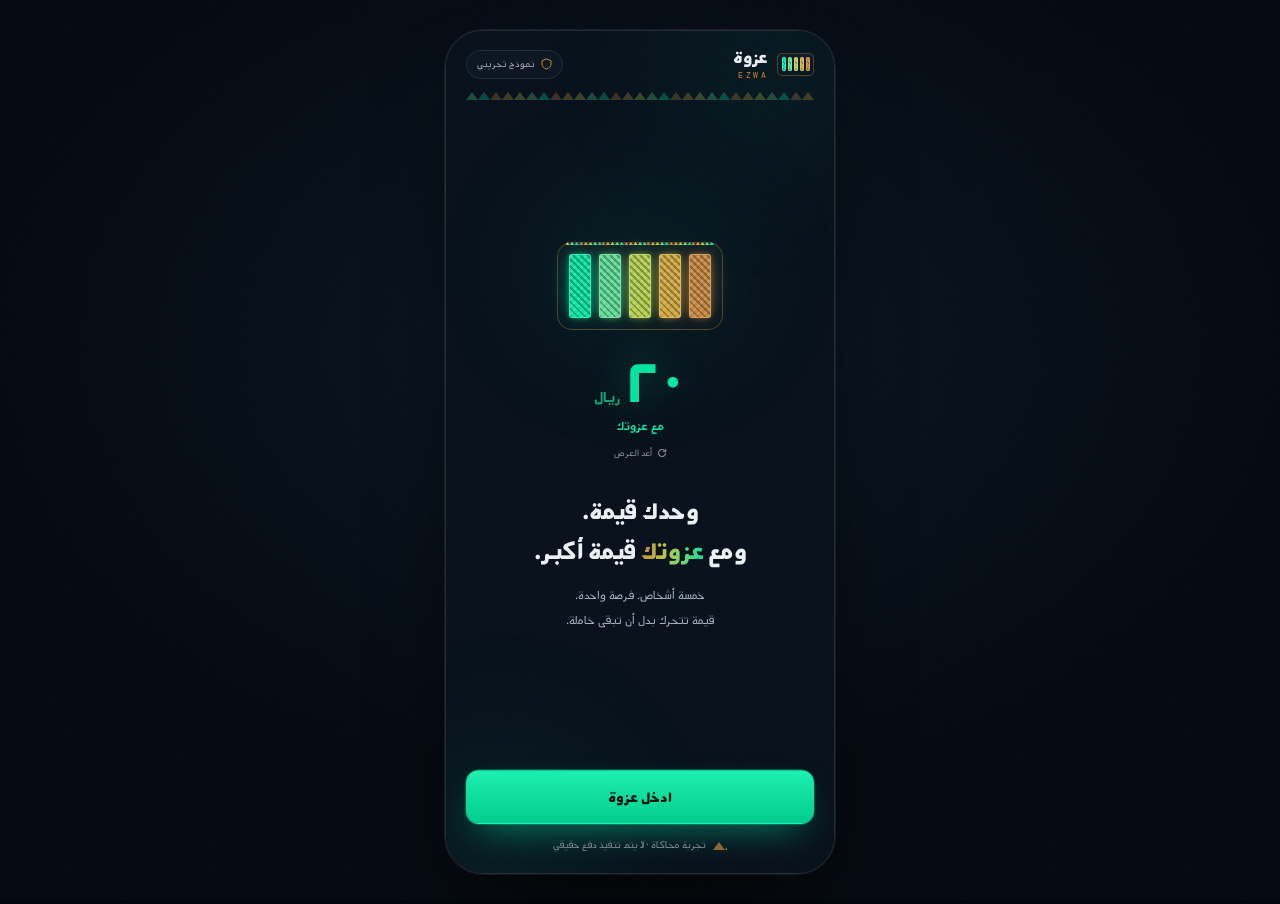
==== index.html @ ceba598c "first commit" ====
<!DOCTYPE html>
<html lang="ar" dir="rtl">
<head>
<meta charset="utf-8">
<meta name="viewport" content="width=device-width, initial-scale=1, viewport-fit=cover">
<meta name="theme-color" content="#060F1A">
<title>عزوة — وحدك قيمة، ومع عزوتك قيمة أكبر</title>
<script>document.documentElement.className+=' js-on';</script>
<link rel="preconnect" href="https://fonts.googleapis.com">
<link rel="preconnect" href="https://fonts.gstatic.com" crossorigin>
<link href="https://fonts.googleapis.com/css2?family=Mada:wght@300..700&family=DM+Mono:wght@400;500&display=swap" rel="stylesheet">
<style>
/* ==================== EZWA — "SADU LEDGER" DESIGN SYSTEM ==================== */
*,*::before,*::after{box-sizing:border-box;margin:0;padding:0}

:root{
  /* base — the brief's layered dark system */
  --bg:#060F1A; --deep:#0A1420; --card:#0E1A28; --elev:#132234;
  --line:#1C2C40; --line-2:#2A3D55;
  /* text */
  --text:#EDF1F5; --sec:#A0AEBE; --muted:#7C8794;
  /* gold — value at rest: structure, brand, financial context */
  --gold:#C8853A; --gold-soft:rgba(200,133,58,.38);
  /* teal — value in motion: actions, active states, balances, completion */
  --teal:#00E5A0; --btn-ink:#04120C;
  /* the five threads ramp copper -> teal: your عزوة warming idle value into action */
  --m1:#C8853A; --m2:#D2A63C; --m3:#B4CE4A; --m4:#5EDC92; --m5:#00E5A0;
  --ease:cubic-bezier(0.22,1,0.36,1);
  --sadu:url("data:image/svg+xml,%3Csvg xmlns='http://www.w3.org/2000/svg' width='60' height='8' viewBox='0 0 60 8'%3E%3Cpath d='M0 8 6 0 12 8Z' fill='%23C8853A'/%3E%3Cpath d='M12 8 18 0 24 8Z' fill='%23D2A63C'/%3E%3Cpath d='M24 8 30 0 36 8Z' fill='%23B4CE4A'/%3E%3Cpath d='M36 8 42 0 48 8Z' fill='%235EDC92'/%3E%3Cpath d='M48 8 54 0 60 8Z' fill='%2300E5A0'/%3E%3C/svg%3E");
}

html{-webkit-text-size-adjust:100%}
body{
  min-height:100dvh;background:var(--bg);color:var(--text);
  font-family:'Mada',system-ui,sans-serif;
  font-size:15px;line-height:1.6;-webkit-font-smoothing:antialiased;
  display:flex;justify-content:center;align-items:flex-start;overflow-x:hidden;
}
/* woven grain — the paper of the ledger */
body::after{
  content:"";position:fixed;inset:0;z-index:99;pointer-events:none;opacity:.04;
  background-image:url("data:image/svg+xml,%3Csvg xmlns='http://www.w3.org/2000/svg' width='140' height='140'%3E%3Cfilter id='n'%3E%3CfeTurbulence type='fractalNoise' baseFrequency='0.85' numOctaves='3' stitchTiles='stitch'/%3E%3C/filter%3E%3Crect width='140' height='140' filter='url(%23n)'/%3E%3C/svg%3E");
}
/* one family throughout; display sizes just tighten their tracking */
.disp{letter-spacing:-.35px}
.fig{font-family:'Mada',system-ui,sans-serif;letter-spacing:0;font-variant-numeric:tabular-nums}
.data{font-family:'DM Mono',ui-monospace,monospace;font-variant-numeric:tabular-nums}

/* ---- shell ---- */
.shell{
  position:relative;isolation:isolate;
  width:100%;max-width:390px;min-height:100dvh;
  padding:18px 20px calc(18px + env(safe-area-inset-bottom));
  background:var(--bg);display:flex;flex-direction:column;overflow:hidden;
}
@media (min-width:840px) and (min-height:900px){
  body{align-items:center;padding:30px 0;
    background:radial-gradient(900px 620px at 50% 38%,#0A1522,#03080F 72%)}
  .shell{height:844px;min-height:844px;border:1px solid var(--line);border-radius:38px;
    overflow-y:auto;overflow-x:hidden;scrollbar-width:none;
    box-shadow:0 0 0 1px rgba(200,133,58,.12),0 50px 100px -35px #000}
  .shell::-webkit-scrollbar{display:none}
}
.glow{position:absolute;border-radius:50%;pointer-events:none;z-index:0;filter:blur(64px)}
.view{position:relative;z-index:1;display:flex;flex-direction:column;flex:1 1 auto}

/* ---- sadu triangle rule — the recurring structural device ---- */
.rule{height:8px;flex:none;background:var(--sadu) repeat-x center;background-size:auto 8px;opacity:.5}
.rule.soft{opacity:.28}

/* ---- type ---- */
.lbl{font-family:'DM Mono',ui-monospace,monospace;font-size:8.5px;letter-spacing:.24em;
  text-transform:uppercase;color:var(--muted);display:inline-block}
/* Arabic must never be letter-spaced — it breaks the joining */
.lbl-ar{font-size:11px;font-weight:500;color:var(--muted);letter-spacing:0;display:inline-block}

/* ==================== THE SADU BAND ==================== */
.band{
  --bw:16px; --bh:44px; --gap:6px; --pad:9px; --rad:12px;
  position:relative;display:inline-flex;align-items:center;gap:var(--gap);padding:var(--pad);
  border:1px solid var(--gold-soft);border-radius:var(--rad);
  background:linear-gradient(180deg,rgba(237,241,245,.03),transparent 60%);
}
/* the frame's top edge weaves shut as members arrive */
.band::before{
  content:"";position:absolute;top:-1px;right:8px;height:3px;width:var(--woven,0%);
  max-width:calc(100% - 16px);
  background:var(--sadu) repeat-x right center;background-size:auto 3px;
  transition:width .7s var(--ease);
}
.thr{
  width:var(--bw);height:var(--bh);border-radius:3px;flex:none;position:relative;overflow:hidden;
  background:var(--elev);border:1px solid rgba(237,241,245,.06);
  transition:background .5s var(--ease),border-color .5s var(--ease),box-shadow .5s var(--ease);
}
.thr::after{ /* the weave */
  content:"";position:absolute;inset:0;opacity:0;transition:opacity .55s var(--ease);
  background-image:
    repeating-linear-gradient(45deg,rgba(6,15,26,.32) 0 2px,transparent 2px 5px),
    repeating-linear-gradient(-45deg,rgba(255,255,255,.16) 0 2px,transparent 2px 5px);
}
.band .thr:nth-child(1){--hue:var(--m1)}
.band .thr:nth-child(2){--hue:var(--m2)}
.band .thr:nth-child(3){--hue:var(--m3)}
.band .thr:nth-child(4){--hue:var(--m4)}
.band .thr:nth-child(5){--hue:var(--m5)}
.thr.on{background:var(--hue);border-color:rgba(255,255,255,.2);
  box-shadow:0 0 22px -6px var(--hue),0 0 7px -2px var(--hue)}
.thr.on::after{opacity:1}
.thr.weave{animation:weave .62s var(--ease)}
@keyframes weave{0%{transform:scaleY(.5);opacity:.35}62%{transform:scaleY(1.06)}100%{transform:none}}

/* slow sheen once the band is whole */
.band.whole::after{
  content:"";position:absolute;inset:0;border-radius:inherit;pointer-events:none;
  background:linear-gradient(100deg,transparent 42%,rgba(255,255,255,.13) 50%,transparent 58%);
  background-size:260% 100%;animation:sheen 7s ease-in-out 1.6s infinite;
}
@keyframes sheen{0%{background-position:200% 0}38%,100%{background-position:-120% 0}}

.band.xl{--bw:22px;--bh:64px;--gap:8px;--pad:11px;--rad:15px}
.band.mini{--bw:4px;--bh:14px;--gap:2px;--pad:3.5px;--rad:5px}
.band.mini::before{display:none}
.band.mini .thr{border-radius:1.5px}

/* ---- buttons ---- */
.btn{
  display:flex;align-items:center;justify-content:center;gap:8px;
  width:100%;min-height:54px;padding:0 18px;border-radius:13px;border:1px solid transparent;
  font-family:'Mada',sans-serif;font-size:15px;font-weight:700;line-height:1;
  cursor:pointer;-webkit-tap-highlight-color:transparent;
  transition:transform .18s var(--ease),box-shadow .28s var(--ease),
             background .22s var(--ease),border-color .22s var(--ease),color .22s;
}
.btn:focus-visible{outline:2px solid var(--teal);outline-offset:3px}
.btn-primary{background:linear-gradient(180deg,#1BF0B0,#00CE8E);color:var(--btn-ink);
  box-shadow:0 0 0 1px rgba(0,229,160,.3),0 14px 36px -14px rgba(0,229,160,.65)}
.btn-primary:hover{background:linear-gradient(180deg,#3BFFC4,#0FE29E);
  box-shadow:0 0 0 1px rgba(0,229,160,.5),0 18px 44px -14px rgba(0,229,160,.8)}
.btn-primary:active{transform:translateY(1px) scale(.994)}
.btn-ghost{background:var(--deep);border-color:var(--line);color:var(--sec);font-weight:600}
.btn-ghost:hover{background:var(--card);border-color:var(--line-2);color:var(--text)}
.btn:disabled{background:var(--elev);color:var(--muted);border-color:var(--line);box-shadow:none;cursor:not-allowed}

/* ==================== PAGE: ENTRY ==================== */
.top{display:flex;align-items:center;justify-content:space-between;gap:10px;flex:none;margin-bottom:12px}
.brand{display:flex;align-items:center;gap:9px}
.brand-txt{display:flex;flex-direction:column;line-height:1}
.brand-name{font-size:18px;font-weight:700;letter-spacing:-.3px}
.brand-sub{font-family:'DM Mono',ui-monospace,monospace;font-size:7.5px;letter-spacing:.32em;color:var(--gold);margin-top:5px}
.chip{display:inline-flex;align-items:center;gap:6px;border:1px solid var(--line);
  background:var(--deep);border-radius:999px;padding:5px 10px;font-size:10.5px;color:var(--sec);white-space:nowrap}

.stage{flex:1 1 auto;display:flex;flex-direction:column;align-items:center;justify-content:center;
  text-align:center;padding:10px 0}

.weft{position:relative;padding:22px 6px 4px}
.weft .glow{width:250px;height:180px;top:44%;right:50%;transform:translate(50%,-50%);
  background:radial-gradient(ellipse,rgba(0,229,160,.16),transparent 70%)}
.js-on .weft .band{opacity:0;animation:frameIn .5s var(--ease) .05s forwards}
@keyframes frameIn{from{opacity:0;transform:scale(.94)}to{opacity:1;transform:none}}

/* the animated value — 4 alone, 20 together */
.tick{position:relative;display:flex;flex-direction:column;align-items:center;gap:2px;margin-top:20px}
.tick-num{display:flex;align-items:baseline;gap:7px}
.tick-v{font-size:60px;font-weight:700;line-height:1;letter-spacing:-2px;color:var(--gold);
  text-shadow:0 0 34px rgba(200,133,58,.3);transition:color .9s var(--ease),text-shadow .9s var(--ease)}
.tick-u{font-size:16px;font-weight:600;color:var(--gold);opacity:.75;transition:color .9s var(--ease)}
.full .tick-v{color:var(--teal);text-shadow:0 0 40px rgba(0,229,160,.4)}
.full .tick-u{color:var(--teal)}
.cap{position:relative;display:block;width:180px;height:22px}
.cap>span{position:absolute;inset:0;display:flex;align-items:center;justify-content:center;
  font-size:13px;transition:opacity .55s var(--ease),transform .55s var(--ease)}
.cap-a{color:var(--sec)}
.cap-b{color:var(--teal);font-weight:600;opacity:0;transform:translateY(7px)}
.full .cap-a{opacity:0;transform:translateY(-7px)}
.full .cap-b{opacity:1;transform:none}

.replay{background:none;border:0;color:var(--muted);font-family:inherit;font-size:10.5px;
  cursor:pointer;padding:6px 10px;border-radius:8px;margin-top:2px;
  display:inline-flex;align-items:center;gap:5px;transition:color .2s}
.replay:hover{color:var(--gold)}
.replay:focus-visible{outline:1px solid var(--teal);outline-offset:2px}

.headline{font-size:25px;font-weight:700;line-height:1.6;letter-spacing:-.2px;max-width:20ch;margin:26px auto 0}
.headline em{font-style:normal;
  background:linear-gradient(100deg,var(--m1),var(--m3) 45%,var(--m5));
  -webkit-background-clip:text;background-clip:text;color:transparent}
.sub{font-size:13px;color:var(--sec);line-height:1.9;max-width:30ch;margin:12px auto 0}

.foot{flex:none;display:flex;flex-direction:column;gap:13px;padding-top:16px}
.trust{display:flex;align-items:center;justify-content:center;gap:7px;font-size:11px;color:var(--muted)}
.trust i{width:14px;height:8px;background:var(--sadu) repeat-x;background-size:auto 8px;opacity:.7;flex:none}

.js-on [data-in]{opacity:0;transform:translateY(14px);animation:riseIn .65s var(--ease) forwards}
@keyframes riseIn{to{opacity:1;transform:none}}

/* ---- secure access overlay ---- */
.ov{position:absolute;inset:0;z-index:30;display:flex;align-items:center;justify-content:center;
  background:rgba(6,15,26,.9);backdrop-filter:blur(9px);-webkit-backdrop-filter:blur(9px);
  opacity:0;visibility:hidden;transition:opacity .3s var(--ease),visibility .3s}
.ov.show{opacity:1;visibility:visible}
.ov-card{display:flex;flex-direction:column;align-items:center;gap:16px;transform:translateY(8px);transition:transform .4s var(--ease)}
.ov.show .ov-card{transform:none}
.scan{position:relative;width:76px;height:76px}
.scan-line{position:absolute;right:8px;left:8px;top:14%;height:1px;
  background:linear-gradient(to left,transparent,var(--teal),transparent);
  box-shadow:0 0 12px rgba(0,229,160,.8)}
.js-on .ov.show .scan-line{animation:scan 1.1s var(--ease) infinite alternate}
@keyframes scan{to{top:80%}}
.ov-t{font-size:15px;font-weight:700}

@media (prefers-reduced-motion:reduce){
  *,*::before,*::after{animation-duration:.001ms!important;animation-iteration-count:1!important;
    transition-duration:.001ms!important}
  .js-on [data-in]{opacity:1;transform:none}
}
@media (max-height:700px){.tick-v{font-size:48px}.band.xl{--bh:52px}.headline{font-size:22px;margin-top:18px}}
</style>
</head>
<body>
<main class="shell">
  <div class="glow" style="width:300px;height:300px;top:-110px;right:-80px;background:radial-gradient(circle,rgba(0,229,160,.08),transparent 70%)"></div>
  <div class="glow" style="width:290px;height:290px;bottom:-120px;left:-90px;background:radial-gradient(circle,rgba(0,229,160,.1),transparent 72%)"></div>

  <div class="view">
    <header class="top">
      <span class="brand">
        <span class="band mini" aria-hidden="true">
          <span class="thr on"></span><span class="thr on"></span><span class="thr on"></span><span class="thr on"></span><span class="thr on"></span>
        </span>
        <span class="brand-txt">
          <span class="brand-name disp">عزوة</span>
          <span class="brand-sub">EZWA</span>
        </span>
      </span>
      <span class="chip">
        <svg width="11" height="12" viewBox="0 0 11 12" fill="none" aria-hidden="true">
          <path d="M5.5 1 1 2.7v3.2c0 2.6 1.9 4.4 4.5 5.1 2.6-.7 4.5-2.5 4.5-5.1V2.7L5.5 1Z" stroke="#C8853A" stroke-width="1"/>
        </svg>
        نموذج تجريبي
      </span>
    </header>
    <div class="rule soft" aria-hidden="true"></div>

    <section class="stage" id="stage">
      <div class="weft">
        <span class="glow" aria-hidden="true"></span>
        <span class="band xl" id="band" role="img" aria-label="خمسة أشخاص، كل واحد خيط، ينسجون عزوة واحدة">
          <span class="thr"></span><span class="thr"></span><span class="thr"></span><span class="thr"></span><span class="thr"></span>
        </span>
      </div>

      <div class="tick">
        <span class="tick-num">
          <span class="tick-v fig" id="tickV">٤</span>
          <span class="tick-u">ريال</span>
        </span>
        <span class="cap">
          <span class="cap-a">وحدك</span>
          <span class="cap-b">مع عزوتك</span>
        </span>
      </div>

      <button class="replay" id="replay" type="button">
        <svg width="10" height="10" viewBox="0 0 10 10" fill="none" aria-hidden="true">
          <path d="M8.5 5a3.5 3.5 0 1 1-1.2-2.6" stroke="currentColor" stroke-width="1.1" stroke-linecap="round"/>
          <path d="M8.7 1.2v2.2H6.5" stroke="currentColor" stroke-width="1.1" stroke-linecap="round" stroke-linejoin="round"/>
        </svg>
        أعد العرض
      </button>

      <h1 class="headline disp" data-in style="animation-delay:1.9s">
        وحدك قيمة.<br>ومع <em>عزوتك</em> قيمة أكبر.
      </h1>
      <p class="sub" data-in style="animation-delay:2.05s">
        خمسة أشخاص. فرصة واحدة.<br>قيمة تتحرك بدل أن تبقى خاملة.
      </p>
    </section>

    <div class="foot">
      <button class="btn btn-primary" id="enter" data-in style="animation-delay:2.2s">ادخل عزوة</button>
      <p class="trust" data-in style="animation-delay:2.3s">
        <i aria-hidden="true"></i>
        تجربة محاكاة · لا يتم تنفيذ دفع حقيقي
      </p>
    </div>
  </div>

  <div class="ov" id="ov" role="status" aria-live="polite">
    <div class="ov-card">
      <span class="scan" aria-hidden="true">
        <svg width="76" height="76" viewBox="0 0 76 76" fill="none">
          <path d="M2 23V8a6 6 0 0 1 6-6h15M74 23V8a6 6 0 0 0-6-6H53M2 53v15a6 6 0 0 0 6 6h15M74 53v15a6 6 0 0 1-6 6H53"
                stroke="#C8853A" stroke-width="1.6" stroke-linecap="round"/>
          <circle cx="28" cy="32" r="2" fill="#00E5A0"/><circle cx="48" cy="32" r="2" fill="#00E5A0"/>
          <path d="M38 31v9h-3.5" stroke="#00E5A0" stroke-width="1.4" stroke-linecap="round" stroke-linejoin="round"/>
          <path d="M28 48c3 3 17 3 20 0" stroke="#00E5A0" stroke-width="1.4" stroke-linecap="round"/>
        </svg>
        <span class="scan-line"></span>
      </span>
      <span class="ov-t">جاري التحقق الآمن</span>
      <span class="lbl">SIMULATED · SECURE ACCESS</span>
    </div>
  </div>
</main>

<script>
(function(){
  'use strict';
  var RM = matchMedia('(prefers-reduced-motion: reduce)').matches;
  var AR = function(v){ return String(v).replace(/[0-9]/g,function(d){return '٠١٢٣٤٥٦٧٨٩'[d];}); };
  var $ = function(id){ return document.getElementById(id); };

  var band = $('band'), thr = band.querySelectorAll('.thr');
  var stage = $('stage'), tickV = $('tickV');
  var timers = [];

  function clear(){ timers.forEach(clearTimeout); timers = []; }
  function at(fn, ms){ timers.push(setTimeout(fn, ms)); }

  function countUp(from, to, dur){
    if (RM){ tickV.textContent = AR(to); return; }
    var t0 = null;
    (function frame(ts){
      if (t0 === null) t0 = ts;
      var p = Math.min((ts - t0)/dur, 1), e = 1 - Math.pow(1-p, 3);
      tickV.textContent = AR(Math.round(from + (to-from)*e));
      if (p < 1) requestAnimationFrame(frame); else tickV.textContent = AR(to);
    })();
  }

  /* the thesis: one thread is 4 riyals. five threads woven together are 20. */
  function run(){
    clear();
    stage.classList.remove('full');
    band.classList.remove('whole');
    band.style.setProperty('--woven','0%');
    thr.forEach(function(t){ t.classList.remove('on','weave'); });
    tickV.textContent = AR(4);

    /* the lone thread */
    at(function(){
      thr[0].classList.add('on','weave');
      band.style.setProperty('--woven','20%');
    }, RM ? 0 : 320);

    /* عزوتك arrives */
    for (var i = 1; i < 5; i++){
      (function(i){
        at(function(){
          thr[i].classList.add('on','weave');
          band.style.setProperty('--woven', (i+1)*20 + '%');
        }, RM ? 0 : 1000 + i*150);
      })(i);
    }

    at(function(){ stage.classList.add('full'); countUp(4, 20, 720); }, RM ? 0 : 1150);
    at(function(){ band.classList.add('whole'); }, RM ? 0 : 1750);
  }

  requestAnimationFrame(run);
  $('replay').addEventListener('click', run);

  try { sessionStorage.removeItem('ezwa'); } catch(e){}

  $('enter').addEventListener('click', function(){
    this.disabled = true; clear();
    $('ov').classList.add('show');
    setTimeout(function(){ location.href = 'decision.html'; }, RM ? 250 : 850);
  });
})();
</script>
</body>
</html>
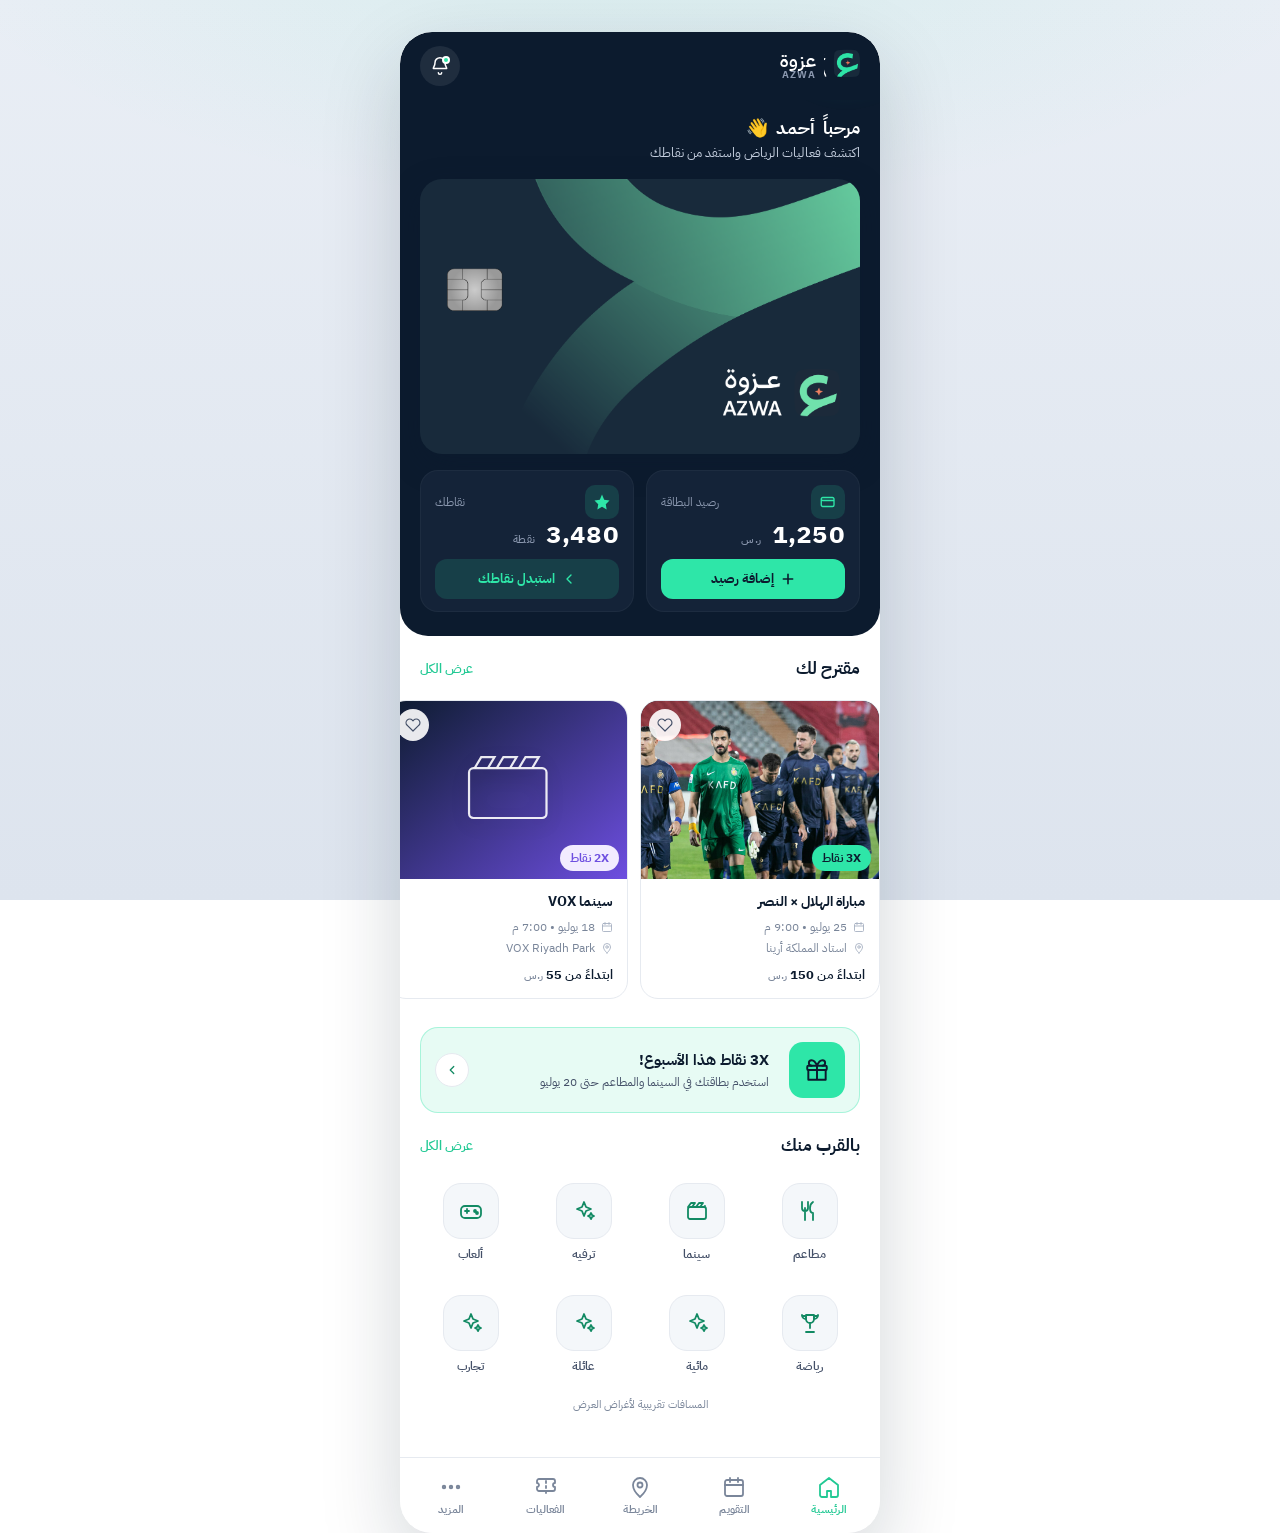
==== commit 914c09c8: "Changed the idea" ====
--- a/index.html
+++ b/index.html
@@ -1,375 +1,143 @@
-<!DOCTYPE html>
+<!doctype html>
 <html lang="ar" dir="rtl">
 <head>
-<meta charset="utf-8">
-<meta name="viewport" content="width=device-width, initial-scale=1, viewport-fit=cover">
-<meta name="theme-color" content="#060F1A">
-<title>عزوة — وحدك قيمة، ومع عزوتك قيمة أكبر</title>
-<script>document.documentElement.className+=' js-on';</script>
-<link rel="preconnect" href="https://fonts.googleapis.com">
-<link rel="preconnect" href="https://fonts.gstatic.com" crossorigin>
-<link href="https://fonts.googleapis.com/css2?family=Mada:wght@300..700&family=DM+Mono:wght@400;500&display=swap" rel="stylesheet">
-<style>
-/* ==================== EZWA — "SADU LEDGER" DESIGN SYSTEM ==================== */
-*,*::before,*::after{box-sizing:border-box;margin:0;padding:0}
-
-:root{
-  /* base — the brief's layered dark system */
-  --bg:#060F1A; --deep:#0A1420; --card:#0E1A28; --elev:#132234;
-  --line:#1C2C40; --line-2:#2A3D55;
-  /* text */
-  --text:#EDF1F5; --sec:#A0AEBE; --muted:#7C8794;
-  /* gold — value at rest: structure, brand, financial context */
-  --gold:#C8853A; --gold-soft:rgba(200,133,58,.38);
-  /* teal — value in motion: actions, active states, balances, completion */
-  --teal:#00E5A0; --btn-ink:#04120C;
-  /* the five threads ramp copper -> teal: your عزوة warming idle value into action */
-  --m1:#C8853A; --m2:#D2A63C; --m3:#B4CE4A; --m4:#5EDC92; --m5:#00E5A0;
-  --ease:cubic-bezier(0.22,1,0.36,1);
-  --sadu:url("data:image/svg+xml,%3Csvg xmlns='http://www.w3.org/2000/svg' width='60' height='8' viewBox='0 0 60 8'%3E%3Cpath d='M0 8 6 0 12 8Z' fill='%23C8853A'/%3E%3Cpath d='M12 8 18 0 24 8Z' fill='%23D2A63C'/%3E%3Cpath d='M24 8 30 0 36 8Z' fill='%23B4CE4A'/%3E%3Cpath d='M36 8 42 0 48 8Z' fill='%235EDC92'/%3E%3Cpath d='M48 8 54 0 60 8Z' fill='%2300E5A0'/%3E%3C/svg%3E");
-}
-
-html{-webkit-text-size-adjust:100%}
-body{
-  min-height:100dvh;background:var(--bg);color:var(--text);
-  font-family:'Mada',system-ui,sans-serif;
-  font-size:15px;line-height:1.6;-webkit-font-smoothing:antialiased;
-  display:flex;justify-content:center;align-items:flex-start;overflow-x:hidden;
-}
-/* woven grain — the paper of the ledger */
-body::after{
-  content:"";position:fixed;inset:0;z-index:99;pointer-events:none;opacity:.04;
-  background-image:url("data:image/svg+xml,%3Csvg xmlns='http://www.w3.org/2000/svg' width='140' height='140'%3E%3Cfilter id='n'%3E%3CfeTurbulence type='fractalNoise' baseFrequency='0.85' numOctaves='3' stitchTiles='stitch'/%3E%3C/filter%3E%3Crect width='140' height='140' filter='url(%23n)'/%3E%3C/svg%3E");
-}
-/* one family throughout; display sizes just tighten their tracking */
-.disp{letter-spacing:-.35px}
-.fig{font-family:'Mada',system-ui,sans-serif;letter-spacing:0;font-variant-numeric:tabular-nums}
-.data{font-family:'DM Mono',ui-monospace,monospace;font-variant-numeric:tabular-nums}
-
-/* ---- shell ---- */
-.shell{
-  position:relative;isolation:isolate;
-  width:100%;max-width:390px;min-height:100dvh;
-  padding:18px 20px calc(18px + env(safe-area-inset-bottom));
-  background:var(--bg);display:flex;flex-direction:column;overflow:hidden;
-}
-@media (min-width:840px) and (min-height:900px){
-  body{align-items:center;padding:30px 0;
-    background:radial-gradient(900px 620px at 50% 38%,#0A1522,#03080F 72%)}
-  .shell{height:844px;min-height:844px;border:1px solid var(--line);border-radius:38px;
-    overflow-y:auto;overflow-x:hidden;scrollbar-width:none;
-    box-shadow:0 0 0 1px rgba(200,133,58,.12),0 50px 100px -35px #000}
-  .shell::-webkit-scrollbar{display:none}
-}
-.glow{position:absolute;border-radius:50%;pointer-events:none;z-index:0;filter:blur(64px)}
-.view{position:relative;z-index:1;display:flex;flex-direction:column;flex:1 1 auto}
-
-/* ---- sadu triangle rule — the recurring structural device ---- */
-.rule{height:8px;flex:none;background:var(--sadu) repeat-x center;background-size:auto 8px;opacity:.5}
-.rule.soft{opacity:.28}
-
-/* ---- type ---- */
-.lbl{font-family:'DM Mono',ui-monospace,monospace;font-size:8.5px;letter-spacing:.24em;
-  text-transform:uppercase;color:var(--muted);display:inline-block}
-/* Arabic must never be letter-spaced — it breaks the joining */
-.lbl-ar{font-size:11px;font-weight:500;color:var(--muted);letter-spacing:0;display:inline-block}
-
-/* ==================== THE SADU BAND ==================== */
-.band{
-  --bw:16px; --bh:44px; --gap:6px; --pad:9px; --rad:12px;
-  position:relative;display:inline-flex;align-items:center;gap:var(--gap);padding:var(--pad);
-  border:1px solid var(--gold-soft);border-radius:var(--rad);
-  background:linear-gradient(180deg,rgba(237,241,245,.03),transparent 60%);
-}
-/* the frame's top edge weaves shut as members arrive */
-.band::before{
-  content:"";position:absolute;top:-1px;right:8px;height:3px;width:var(--woven,0%);
-  max-width:calc(100% - 16px);
-  background:var(--sadu) repeat-x right center;background-size:auto 3px;
-  transition:width .7s var(--ease);
-}
-.thr{
-  width:var(--bw);height:var(--bh);border-radius:3px;flex:none;position:relative;overflow:hidden;
-  background:var(--elev);border:1px solid rgba(237,241,245,.06);
-  transition:background .5s var(--ease),border-color .5s var(--ease),box-shadow .5s var(--ease);
-}
-.thr::after{ /* the weave */
-  content:"";position:absolute;inset:0;opacity:0;transition:opacity .55s var(--ease);
-  background-image:
-    repeating-linear-gradient(45deg,rgba(6,15,26,.32) 0 2px,transparent 2px 5px),
-    repeating-linear-gradient(-45deg,rgba(255,255,255,.16) 0 2px,transparent 2px 5px);
-}
-.band .thr:nth-child(1){--hue:var(--m1)}
-.band .thr:nth-child(2){--hue:var(--m2)}
-.band .thr:nth-child(3){--hue:var(--m3)}
-.band .thr:nth-child(4){--hue:var(--m4)}
-.band .thr:nth-child(5){--hue:var(--m5)}
-.thr.on{background:var(--hue);border-color:rgba(255,255,255,.2);
-  box-shadow:0 0 22px -6px var(--hue),0 0 7px -2px var(--hue)}
-.thr.on::after{opacity:1}
-.thr.weave{animation:weave .62s var(--ease)}
-@keyframes weave{0%{transform:scaleY(.5);opacity:.35}62%{transform:scaleY(1.06)}100%{transform:none}}
-
-/* slow sheen once the band is whole */
-.band.whole::after{
-  content:"";position:absolute;inset:0;border-radius:inherit;pointer-events:none;
-  background:linear-gradient(100deg,transparent 42%,rgba(255,255,255,.13) 50%,transparent 58%);
-  background-size:260% 100%;animation:sheen 7s ease-in-out 1.6s infinite;
-}
-@keyframes sheen{0%{background-position:200% 0}38%,100%{background-position:-120% 0}}
-
-.band.xl{--bw:22px;--bh:64px;--gap:8px;--pad:11px;--rad:15px}
-.band.mini{--bw:4px;--bh:14px;--gap:2px;--pad:3.5px;--rad:5px}
-.band.mini::before{display:none}
-.band.mini .thr{border-radius:1.5px}
-
-/* ---- buttons ---- */
-.btn{
-  display:flex;align-items:center;justify-content:center;gap:8px;
-  width:100%;min-height:54px;padding:0 18px;border-radius:13px;border:1px solid transparent;
-  font-family:'Mada',sans-serif;font-size:15px;font-weight:700;line-height:1;
-  cursor:pointer;-webkit-tap-highlight-color:transparent;
-  transition:transform .18s var(--ease),box-shadow .28s var(--ease),
-             background .22s var(--ease),border-color .22s var(--ease),color .22s;
-}
-.btn:focus-visible{outline:2px solid var(--teal);outline-offset:3px}
-.btn-primary{background:linear-gradient(180deg,#1BF0B0,#00CE8E);color:var(--btn-ink);
-  box-shadow:0 0 0 1px rgba(0,229,160,.3),0 14px 36px -14px rgba(0,229,160,.65)}
-.btn-primary:hover{background:linear-gradient(180deg,#3BFFC4,#0FE29E);
-  box-shadow:0 0 0 1px rgba(0,229,160,.5),0 18px 44px -14px rgba(0,229,160,.8)}
-.btn-primary:active{transform:translateY(1px) scale(.994)}
-.btn-ghost{background:var(--deep);border-color:var(--line);color:var(--sec);font-weight:600}
-.btn-ghost:hover{background:var(--card);border-color:var(--line-2);color:var(--text)}
-.btn:disabled{background:var(--elev);color:var(--muted);border-color:var(--line);box-shadow:none;cursor:not-allowed}
-
-/* ==================== PAGE: ENTRY ==================== */
-.top{display:flex;align-items:center;justify-content:space-between;gap:10px;flex:none;margin-bottom:12px}
-.brand{display:flex;align-items:center;gap:9px}
-.brand-txt{display:flex;flex-direction:column;line-height:1}
-.brand-name{font-size:18px;font-weight:700;letter-spacing:-.3px}
-.brand-sub{font-family:'DM Mono',ui-monospace,monospace;font-size:7.5px;letter-spacing:.32em;color:var(--gold);margin-top:5px}
-.chip{display:inline-flex;align-items:center;gap:6px;border:1px solid var(--line);
-  background:var(--deep);border-radius:999px;padding:5px 10px;font-size:10.5px;color:var(--sec);white-space:nowrap}
-
-.stage{flex:1 1 auto;display:flex;flex-direction:column;align-items:center;justify-content:center;
-  text-align:center;padding:10px 0}
-
-.weft{position:relative;padding:22px 6px 4px}
-.weft .glow{width:250px;height:180px;top:44%;right:50%;transform:translate(50%,-50%);
-  background:radial-gradient(ellipse,rgba(0,229,160,.16),transparent 70%)}
-.js-on .weft .band{opacity:0;animation:frameIn .5s var(--ease) .05s forwards}
-@keyframes frameIn{from{opacity:0;transform:scale(.94)}to{opacity:1;transform:none}}
-
-/* the animated value — 4 alone, 20 together */
-.tick{position:relative;display:flex;flex-direction:column;align-items:center;gap:2px;margin-top:20px}
-.tick-num{display:flex;align-items:baseline;gap:7px}
-.tick-v{font-size:60px;font-weight:700;line-height:1;letter-spacing:-2px;color:var(--gold);
-  text-shadow:0 0 34px rgba(200,133,58,.3);transition:color .9s var(--ease),text-shadow .9s var(--ease)}
-.tick-u{font-size:16px;font-weight:600;color:var(--gold);opacity:.75;transition:color .9s var(--ease)}
-.full .tick-v{color:var(--teal);text-shadow:0 0 40px rgba(0,229,160,.4)}
-.full .tick-u{color:var(--teal)}
-.cap{position:relative;display:block;width:180px;height:22px}
-.cap>span{position:absolute;inset:0;display:flex;align-items:center;justify-content:center;
-  font-size:13px;transition:opacity .55s var(--ease),transform .55s var(--ease)}
-.cap-a{color:var(--sec)}
-.cap-b{color:var(--teal);font-weight:600;opacity:0;transform:translateY(7px)}
-.full .cap-a{opacity:0;transform:translateY(-7px)}
-.full .cap-b{opacity:1;transform:none}
-
-.replay{background:none;border:0;color:var(--muted);font-family:inherit;font-size:10.5px;
-  cursor:pointer;padding:6px 10px;border-radius:8px;margin-top:2px;
-  display:inline-flex;align-items:center;gap:5px;transition:color .2s}
-.replay:hover{color:var(--gold)}
-.replay:focus-visible{outline:1px solid var(--teal);outline-offset:2px}
-
-.headline{font-size:25px;font-weight:700;line-height:1.6;letter-spacing:-.2px;max-width:20ch;margin:26px auto 0}
-.headline em{font-style:normal;
-  background:linear-gradient(100deg,var(--m1),var(--m3) 45%,var(--m5));
-  -webkit-background-clip:text;background-clip:text;color:transparent}
-.sub{font-size:13px;color:var(--sec);line-height:1.9;max-width:30ch;margin:12px auto 0}
-
-.foot{flex:none;display:flex;flex-direction:column;gap:13px;padding-top:16px}
-.trust{display:flex;align-items:center;justify-content:center;gap:7px;font-size:11px;color:var(--muted)}
-.trust i{width:14px;height:8px;background:var(--sadu) repeat-x;background-size:auto 8px;opacity:.7;flex:none}
-
-.js-on [data-in]{opacity:0;transform:translateY(14px);animation:riseIn .65s var(--ease) forwards}
-@keyframes riseIn{to{opacity:1;transform:none}}
-
-/* ---- secure access overlay ---- */
-.ov{position:absolute;inset:0;z-index:30;display:flex;align-items:center;justify-content:center;
-  background:rgba(6,15,26,.9);backdrop-filter:blur(9px);-webkit-backdrop-filter:blur(9px);
-  opacity:0;visibility:hidden;transition:opacity .3s var(--ease),visibility .3s}
-.ov.show{opacity:1;visibility:visible}
-.ov-card{display:flex;flex-direction:column;align-items:center;gap:16px;transform:translateY(8px);transition:transform .4s var(--ease)}
-.ov.show .ov-card{transform:none}
-.scan{position:relative;width:76px;height:76px}
-.scan-line{position:absolute;right:8px;left:8px;top:14%;height:1px;
-  background:linear-gradient(to left,transparent,var(--teal),transparent);
-  box-shadow:0 0 12px rgba(0,229,160,.8)}
-.js-on .ov.show .scan-line{animation:scan 1.1s var(--ease) infinite alternate}
-@keyframes scan{to{top:80%}}
-.ov-t{font-size:15px;font-weight:700}
-
-@media (prefers-reduced-motion:reduce){
-  *,*::before,*::after{animation-duration:.001ms!important;animation-iteration-count:1!important;
-    transition-duration:.001ms!important}
-  .js-on [data-in]{opacity:1;transform:none}
-}
-@media (max-height:700px){.tick-v{font-size:48px}.band.xl{--bh:52px}.headline{font-size:22px;margin-top:18px}}
-</style>
+  <meta charset="UTF-8">
+  <meta name="viewport" content="width=device-width, initial-scale=1, viewport-fit=cover">
+  <meta name="theme-color" content="#0C1B2E">
+  <title>عزوة | AZWA</title>
+  <link rel="preconnect" href="https://fonts.googleapis.com">
+  <link rel="preconnect" href="https://fonts.gstatic.com" crossorigin>
+  <link href="https://fonts.googleapis.com/css2?family=IBM+Plex+Sans+Arabic:wght@400;500;600;700;800&display=swap" rel="stylesheet">
+  <link rel="stylesheet" href="css/styles.css">
 </head>
 <body>
-<main class="shell">
-  <div class="glow" style="width:300px;height:300px;top:-110px;right:-80px;background:radial-gradient(circle,rgba(0,229,160,.08),transparent 70%)"></div>
-  <div class="glow" style="width:290px;height:290px;bottom:-120px;left:-90px;background:radial-gradient(circle,rgba(0,229,160,.1),transparent 72%)"></div>
+  <div class="app">
+    <!-- Header (dark on home) -->
+    <header class="app-header app-header--dark">
+      <div class="brand" aria-label="عزوة">
+        <span class="brand-icon" role="img" aria-label="عزوة"></span>
+        <span class="brand-text"><b>عزوة</b><small>AZWA</small></span>
+      </div>
+      <div class="header-actions">
+        <button class="icon-btn" aria-label="الإشعارات">
+          <svg viewBox="0 0 24 24" width="20" height="20" fill="none" stroke="currentColor" stroke-width="1.8" stroke-linecap="round" stroke-linejoin="round">
+            <path d="M6 8a6 6 0 1112 0c0 4 2 5 2 7H4c0-2 2-3 2-7z"/><path d="M10 20a2 2 0 004 0"/>
+          </svg>
+          <span class="badge-dot"></span>
+        </button>
+      </div>
+    </header>
 
-  <div class="view">
-    <header class="top">
-      <span class="brand">
-        <span class="band mini" aria-hidden="true">
-          <span class="thr on"></span><span class="thr on"></span><span class="thr on"></span><span class="thr on"></span><span class="thr on"></span>
-        </span>
-        <span class="brand-txt">
-          <span class="brand-name disp">عزوة</span>
-          <span class="brand-sub">EZWA</span>
-        </span>
-      </span>
-      <span class="chip">
-        <svg width="11" height="12" viewBox="0 0 11 12" fill="none" aria-hidden="true">
-          <path d="M5.5 1 1 2.7v3.2c0 2.6 1.9 4.4 4.5 5.1 2.6-.7 4.5-2.5 4.5-5.1V2.7L5.5 1Z" stroke="#C8853A" stroke-width="1"/>
-        </svg>
-        نموذج تجريبي
-      </span>
-    </header>
-    <div class="rule soft" aria-hidden="true"></div>
+    <main class="main">
+      <!-- Hero -->
+      <section class="hero" aria-labelledby="hi">
+        <div class="greet">
+          <div>
+            <div class="hi" id="hi">مرحباً <span data-bind="user-first">أحمد</span> <span class="wave" aria-hidden="true">👋</span></div>
+            <div class="sub">اكتشف فعاليات الرياض واستفد من نقاطك</div>
+          </div>
+        </div>
 
-    <section class="stage" id="stage">
-      <div class="weft">
-        <span class="glow" aria-hidden="true"></span>
-        <span class="band xl" id="band" role="img" aria-label="خمسة أشخاص، كل واحد خيط، ينسجون عزوة واحدة">
-          <span class="thr"></span><span class="thr"></span><span class="thr"></span><span class="thr"></span><span class="thr"></span>
+        <!-- Azwa payment card -->
+        <div class="azwa-card" role="img" aria-label="بطاقة عزوة">
+          <img class="card-art" src="images/azwa-card.png" alt="بطاقة عزوة">
+        </div>
+
+        <!-- Stat cards -->
+        <div class="stat-row">
+          <!-- Balance -->
+          <div class="stat-card">
+            <div class="top">
+              <span class="icon">
+                <svg viewBox="0 0 24 24" width="18" height="18" fill="none" stroke="currentColor" stroke-width="1.8" stroke-linecap="round" stroke-linejoin="round">
+                  <path d="M20 12V8a2 2 0 00-2-2H5a2 2 0 000 4h15v6a2 2 0 01-2 2H5a2 2 0 01-2-2V8"/>
+                </svg>
+              </span>
+              <span class="label">رصيد البطاقة</span>
+            </div>
+            <div class="value" data-bind="balance">1,250 <small>ر.س</small></div>
+            <button class="cta" data-open="recharge" aria-label="إضافة رصيد">
+              <svg viewBox="0 0 24 24" width="16" height="16" fill="none" stroke="currentColor" stroke-width="2.4" stroke-linecap="round"><path d="M12 5v14M5 12h14"/></svg>
+              إضافة رصيد
+            </button>
+          </div>
+          <!-- Points -->
+          <div class="stat-card">
+            <div class="top">
+              <span class="icon">
+                <svg viewBox="0 0 24 24" width="18" height="18" fill="currentColor"><path d="M12 2l2.9 6.9L22 10l-5 4.9L18.2 22 12 18.3 5.8 22 7 14.9 2 10l7.1-1.1L12 2z"/></svg>
+              </span>
+              <span class="label">نقاطك</span>
+            </div>
+            <div class="value" data-bind="points">3,480 <small>نقطة</small></div>
+            <button class="cta ghost">
+              <svg viewBox="0 0 24 24" width="16" height="16" fill="none" stroke="currentColor" stroke-width="2" stroke-linecap="round" stroke-linejoin="round"><path d="M15 18l-6-6 6-6"/></svg>
+              استبدل نقاطك
+            </button>
+          </div>
+        </div>
+      </section>
+
+      <!-- Popular events -->
+      <section class="section">
+        <div class="section-head">
+          <h2>مقترح لك</h2>
+          <a class="link" href="events.html">عرض الكل</a>
+        </div>
+        <div class="event-scroller" data-render="popular"></div>
+      </section>
+
+      <!-- Promo -->
+      <div class="promo" role="button" tabindex="0">
+        <div class="gift">
+          <svg viewBox="0 0 24 24" width="26" height="26" fill="none" stroke="currentColor" stroke-width="1.8" stroke-linecap="round" stroke-linejoin="round"><rect x="3" y="8" width="18" height="4" rx="1"/><path d="M12 8v13M20 12v9H4v-9M7 8a2.5 2.5 0 010-5C10 3 12 8 12 8s2-5 5-5a2.5 2.5 0 010 5"/></svg>
+        </div>
+        <div>
+          <div class="title">3X نقاط هذا الأسبوع!</div>
+          <div class="desc">استخدم بطاقتك في السينما والمطاعم حتى 20 يوليو</div>
+        </div>
+        <span class="go">
+          <svg viewBox="0 0 24 24" width="14" height="14" fill="none" stroke="currentColor" stroke-width="2.2" stroke-linecap="round" stroke-linejoin="round"><path d="M15 6l-6 6 6 6"/></svg>
         </span>
       </div>
 
-      <div class="tick">
-        <span class="tick-num">
-          <span class="tick-v fig" id="tickV">٤</span>
-          <span class="tick-u">ريال</span>
-        </span>
-        <span class="cap">
-          <span class="cap-a">وحدك</span>
-          <span class="cap-b">مع عزوتك</span>
-        </span>
-      </div>
+      <!-- Nearby categories -->
+      <section class="section">
+        <div class="section-head">
+          <h2>بالقرب منك</h2>
+          <a class="link" href="map.html">عرض الكل</a>
+        </div>
+        <div class="cat-grid" data-render="nearby-cats"></div>
+        <div class="empty" style="padding:12px 4px 0;font-size:11px">المسافات تقريبية لأغراض العرض</div>
+      </section>
+    </main>
 
-      <button class="replay" id="replay" type="button">
-        <svg width="10" height="10" viewBox="0 0 10 10" fill="none" aria-hidden="true">
-          <path d="M8.5 5a3.5 3.5 0 1 1-1.2-2.6" stroke="currentColor" stroke-width="1.1" stroke-linecap="round"/>
-          <path d="M8.7 1.2v2.2H6.5" stroke="currentColor" stroke-width="1.1" stroke-linecap="round" stroke-linejoin="round"/>
-        </svg>
-        أعد العرض
-      </button>
+    <!-- Bottom nav -->
+    <nav class="bottom-nav" aria-label="التنقل">
+      <a class="nav-item" href="index.html">
+        <span class="ic"><svg viewBox="0 0 24 24" fill="none" stroke="currentColor" stroke-width="1.8" stroke-linecap="round" stroke-linejoin="round"><path d="M3 10l9-7 9 7v10a2 2 0 01-2 2h-5v-6h-4v6H5a2 2 0 01-2-2V10z"/></svg></span>
+        <span>الرئيسية</span>
+      </a>
+      <a class="nav-item" href="calendar.html">
+        <span class="ic"><svg viewBox="0 0 24 24" fill="none" stroke="currentColor" stroke-width="1.8" stroke-linecap="round" stroke-linejoin="round"><rect x="3" y="5" width="18" height="16" rx="2"/><path d="M16 3v4M8 3v4M3 10h18"/></svg></span>
+        <span>التقويم</span>
+      </a>
+      <a class="nav-item" href="map.html">
+        <span class="ic"><svg viewBox="0 0 24 24" fill="none" stroke="currentColor" stroke-width="1.8" stroke-linecap="round" stroke-linejoin="round"><path d="M12 22s7-6.2 7-12a7 7 0 10-14 0c0 5.8 7 12 7 12z"/><circle cx="12" cy="10" r="2.5"/></svg></span>
+        <span>الخريطة</span>
+      </a>
+      <a class="nav-item" href="events.html">
+        <span class="ic"><svg viewBox="0 0 24 24" fill="none" stroke="currentColor" stroke-width="1.8" stroke-linecap="round" stroke-linejoin="round"><path d="M3 8V6a2 2 0 012-2h14a2 2 0 012 2v2a2 2 0 100 4v2a2 2 0 01-2 2H5a2 2 0 01-2-2v-2a2 2 0 100-4z"/><path d="M12 6v12" stroke-dasharray="2 3"/></svg></span>
+        <span>الفعاليات</span>
+      </a>
+      <a class="nav-item" href="more.html">
+        <span class="ic"><svg viewBox="0 0 24 24" fill="none" stroke="currentColor" stroke-width="2.4" stroke-linecap="round" stroke-linejoin="round"><circle cx="5" cy="12" r="1"/><circle cx="12" cy="12" r="1"/><circle cx="19" cy="12" r="1"/></svg></span>
+        <span>المزيد</span>
+      </a>
+    </nav>
 
-      <h1 class="headline disp" data-in style="animation-delay:1.9s">
-        وحدك قيمة.<br>ومع <em>عزوتك</em> قيمة أكبر.
-      </h1>
-      <p class="sub" data-in style="animation-delay:2.05s">
-        خمسة أشخاص. فرصة واحدة.<br>قيمة تتحرك بدل أن تبقى خاملة.
-      </p>
-    </section>
-
-    <div class="foot">
-      <button class="btn btn-primary" id="enter" data-in style="animation-delay:2.2s">ادخل عزوة</button>
-      <p class="trust" data-in style="animation-delay:2.3s">
-        <i aria-hidden="true"></i>
-        تجربة محاكاة · لا يتم تنفيذ دفع حقيقي
-      </p>
-    </div>
   </div>
 
-  <div class="ov" id="ov" role="status" aria-live="polite">
-    <div class="ov-card">
-      <span class="scan" aria-hidden="true">
-        <svg width="76" height="76" viewBox="0 0 76 76" fill="none">
-          <path d="M2 23V8a6 6 0 0 1 6-6h15M74 23V8a6 6 0 0 0-6-6H53M2 53v15a6 6 0 0 0 6 6h15M74 53v15a6 6 0 0 1-6 6H53"
-                stroke="#C8853A" stroke-width="1.6" stroke-linecap="round"/>
-          <circle cx="28" cy="32" r="2" fill="#00E5A0"/><circle cx="48" cy="32" r="2" fill="#00E5A0"/>
-          <path d="M38 31v9h-3.5" stroke="#00E5A0" stroke-width="1.4" stroke-linecap="round" stroke-linejoin="round"/>
-          <path d="M28 48c3 3 17 3 20 0" stroke="#00E5A0" stroke-width="1.4" stroke-linecap="round"/>
-        </svg>
-        <span class="scan-line"></span>
-      </span>
-      <span class="ov-t">جاري التحقق الآمن</span>
-      <span class="lbl">SIMULATED · SECURE ACCESS</span>
-    </div>
-  </div>
-</main>
-
-<script>
-(function(){
-  'use strict';
-  var RM = matchMedia('(prefers-reduced-motion: reduce)').matches;
-  var AR = function(v){ return String(v).replace(/[0-9]/g,function(d){return '٠١٢٣٤٥٦٧٨٩'[d];}); };
-  var $ = function(id){ return document.getElementById(id); };
-
-  var band = $('band'), thr = band.querySelectorAll('.thr');
-  var stage = $('stage'), tickV = $('tickV');
-  var timers = [];
-
-  function clear(){ timers.forEach(clearTimeout); timers = []; }
-  function at(fn, ms){ timers.push(setTimeout(fn, ms)); }
-
-  function countUp(from, to, dur){
-    if (RM){ tickV.textContent = AR(to); return; }
-    var t0 = null;
-    (function frame(ts){
-      if (t0 === null) t0 = ts;
-      var p = Math.min((ts - t0)/dur, 1), e = 1 - Math.pow(1-p, 3);
-      tickV.textContent = AR(Math.round(from + (to-from)*e));
-      if (p < 1) requestAnimationFrame(frame); else tickV.textContent = AR(to);
-    })();
-  }
-
-  /* the thesis: one thread is 4 riyals. five threads woven together are 20. */
-  function run(){
-    clear();
-    stage.classList.remove('full');
-    band.classList.remove('whole');
-    band.style.setProperty('--woven','0%');
-    thr.forEach(function(t){ t.classList.remove('on','weave'); });
-    tickV.textContent = AR(4);
-
-    /* the lone thread */
-    at(function(){
-      thr[0].classList.add('on','weave');
-      band.style.setProperty('--woven','20%');
-    }, RM ? 0 : 320);
-
-    /* عزوتك arrives */
-    for (var i = 1; i < 5; i++){
-      (function(i){
-        at(function(){
-          thr[i].classList.add('on','weave');
-          band.style.setProperty('--woven', (i+1)*20 + '%');
-        }, RM ? 0 : 1000 + i*150);
-      })(i);
-    }
-
-    at(function(){ stage.classList.add('full'); countUp(4, 20, 720); }, RM ? 0 : 1150);
-    at(function(){ band.classList.add('whole'); }, RM ? 0 : 1750);
-  }
-
-  requestAnimationFrame(run);
-  $('replay').addEventListener('click', run);
-
-  try { sessionStorage.removeItem('ezwa'); } catch(e){}
-
-  $('enter').addEventListener('click', function(){
-    this.disabled = true; clear();
-    $('ov').classList.add('show');
-    setTimeout(function(){ location.href = 'decision.html'; }, RM ? 250 : 850);
-  });
-})();
-</script>
+  <script src="js/app.js"></script>
 </body>
 </html>
--- a/css/styles.css
+++ b/css/styles.css
@@ -0,0 +1,2005 @@
+/* ==========================================================================
+   Azwa - عزوة | Design System
+   Mobile-first Arabic RTL prototype
+   ========================================================================== */
+
+:root {
+  /* Brand */
+  --teal: #2EE6A8;
+  --teal-600: #22C994;
+  --teal-050: #E7FBF4;
+  --dark: #0C1B2E;
+  --dark-800: #142338;
+  --dark-700: #1B2E48;
+  --light: #F4F7FA;
+  --blue: #4DA3FF;
+  --coral: #FF7A59;
+
+  /* Text */
+  --ink: #0C1B2E;
+  --ink-2: #445068;
+  --ink-3: #7A869A;
+  --ink-4: #A8B1C2;
+  --on-dark: #FFFFFF;
+  --on-dark-2: #C6D0E0;
+  --on-dark-3: #8A97AE;
+
+  /* Surface */
+  --surface: #FFFFFF;
+  --surface-2: #F4F7FA;
+  --surface-3: #ECF0F5;
+  --border: #E6EAF0;
+  --border-strong: #D6DCE6;
+
+  /* Accents */
+  --success: #21C48A;
+  --danger: #EF5A5A;
+  --purple-bg: #F2ECFF;
+  --purple-ink: #6D4EE0;
+  --coral-bg: #FFE9E1;
+  --coral-ink: #E5563A;
+  --teal-bg: #DDF9EE;
+  --teal-ink: #128A63;
+  --blue-bg: #E4F0FF;
+  --blue-ink: #2E7CD6;
+
+  /* Radii */
+  --r-sm: 10px;
+  --r-md: 14px;
+  --r-lg: 18px;
+  --r-xl: 24px;
+  --r-2xl: 28px;
+  --r-pill: 999px;
+
+  /* Elevation */
+  --shadow-sm: 0 1px 2px rgba(12, 27, 46, 0.06);
+  --shadow-md: 0 6px 16px rgba(12, 27, 46, 0.08);
+  --shadow-lg: 0 12px 28px rgba(12, 27, 46, 0.12);
+  --shadow-card: 0 10px 30px rgba(12, 27, 46, 0.35);
+
+  /* Layout */
+  --app-max: 480px;
+  --nav-h: 76px;
+  --header-h: 60px;
+
+  /* Motion */
+  --dur: 200ms;
+  --ease: cubic-bezier(0.2, 0.7, 0.2, 1);
+}
+
+/* ---------- Reset ---------- */
+*,
+*::before,
+*::after {
+  box-sizing: border-box;
+}
+
+html,
+body {
+  margin: 0;
+  padding: 0;
+  height: 100%;
+}
+
+html {
+  -webkit-text-size-adjust: 100%;
+  scroll-behavior: smooth;
+}
+
+body {
+  font-family: 'IBM Plex Sans Arabic', 'Tajawal', 'Noto Sans Arabic',
+    -apple-system, BlinkMacSystemFont, 'Segoe UI', Roboto, sans-serif;
+  color: var(--ink);
+  background: linear-gradient(180deg, #E9EEF5 0%, #DDE4EE 100%);
+  -webkit-font-smoothing: antialiased;
+  -moz-osx-font-smoothing: grayscale;
+  font-size: 15px;
+  line-height: 1.5;
+}
+
+button {
+  font-family: inherit;
+  cursor: pointer;
+  border: 0;
+  background: transparent;
+  color: inherit;
+  padding: 0;
+}
+
+input,
+select,
+textarea {
+  font-family: inherit;
+  font-size: inherit;
+  color: inherit;
+}
+
+a {
+  color: inherit;
+  text-decoration: none;
+}
+
+img,
+svg {
+  display: block;
+  max-width: 100%;
+}
+
+:focus-visible {
+  outline: 2px solid var(--teal);
+  outline-offset: 2px;
+  border-radius: 6px;
+}
+
+/* ---------- App shell ---------- */
+.app {
+  position: relative;
+  max-width: var(--app-max);
+  margin: 0 auto;
+  min-height: 100dvh;
+  background: var(--surface);
+  overflow: hidden;
+  box-shadow: 0 30px 80px rgba(12, 27, 46, 0.18);
+}
+
+/* Desktop framing */
+@media (min-width: 900px) {
+  body {
+    padding: 32px 0;
+    background:
+      radial-gradient(1200px 500px at 50% -10%, rgba(46, 230, 168, 0.10), transparent 60%),
+      linear-gradient(180deg, #E9EEF5 0%, #DDE4EE 100%);
+    background-attachment: fixed;
+  }
+  .app {
+    min-height: calc(100dvh - 64px);
+    border-radius: 32px;
+    overflow: hidden;
+  }
+}
+
+/* ---------- Header ---------- */
+.app-header {
+  position: sticky;
+  top: 0;
+  z-index: 40;
+  display: flex;
+  align-items: center;
+  justify-content: space-between;
+  padding: 14px 20px;
+  min-height: var(--header-h);
+  background: var(--surface);
+  backdrop-filter: saturate(1.2) blur(6px);
+}
+
+.app-header--dark {
+  background: var(--dark);
+  color: var(--on-dark);
+}
+
+.app-header .brand {
+  display: inline-flex;
+  align-items: center;
+  gap: 8px;
+  font-weight: 700;
+  letter-spacing: 0.4px;
+}
+
+.app-header .brand-mark {
+  width: 34px;
+  height: 34px;
+}
+
+/* Real brand logo images (from images/) */
+.app-header .brand-logo {
+  height: 34px;
+  width: auto;
+  display: block;
+  object-fit: contain;
+}
+
+/* Icon-only variant (extracts icon from wide-canvas logo-white.png).
+   Container has fixed square size; image is background-sized to natural
+   height and pinned to the right, so only the icon shows. */
+.app-header .brand-icon {
+  width: 36px;
+  height: 36px;
+  border-radius: 10px;
+  background-image: url('../images/logo-white.png');
+  background-repeat: no-repeat;
+  background-size: auto 100%;
+  background-position: right center;
+  flex: 0 0 auto;
+}
+
+.app-header .brand-text {
+  display: flex;
+  flex-direction: column;
+  line-height: 1;
+}
+
+.app-header .brand-text b {
+  font-size: 18px;
+}
+
+.app-header .brand-text small {
+  font-size: 10px;
+  color: var(--ink-3);
+  letter-spacing: 1px;
+}
+
+.app-header--dark .brand-text small {
+  color: var(--on-dark-3);
+}
+
+.header-actions {
+  display: inline-flex;
+  gap: 8px;
+}
+
+.icon-btn {
+  width: 40px;
+  height: 40px;
+  display: inline-flex;
+  align-items: center;
+  justify-content: center;
+  border-radius: var(--r-pill);
+  background: var(--surface-2);
+  color: var(--ink);
+  transition: background var(--dur) var(--ease), transform var(--dur) var(--ease);
+}
+
+.icon-btn:hover {
+  background: var(--surface-3);
+}
+
+.icon-btn:active {
+  transform: scale(0.95);
+}
+
+.app-header--dark .icon-btn {
+  background: rgba(255, 255, 255, 0.08);
+  color: var(--on-dark);
+}
+
+.app-header--dark .icon-btn:hover {
+  background: rgba(255, 255, 255, 0.14);
+}
+
+.icon-btn .badge-dot {
+  position: absolute;
+  width: 8px;
+  height: 8px;
+  background: var(--teal);
+  border-radius: 50%;
+  transform: translate(6px, -6px);
+  border: 2px solid var(--surface);
+}
+
+.icon-btn {
+  position: relative;
+}
+
+/* ---------- Main ---------- */
+.main {
+  padding-bottom: calc(var(--nav-h) + 24px);
+}
+
+.section {
+  padding: 20px;
+}
+
+.section--dark {
+  background: var(--dark);
+  color: var(--on-dark);
+  border-radius: 0 0 28px 28px;
+  padding-bottom: 26px;
+}
+
+.section-head {
+  display: flex;
+  align-items: center;
+  justify-content: space-between;
+  gap: 12px;
+  margin-bottom: 14px;
+}
+
+.section-head h2 {
+  margin: 0;
+  font-size: 17px;
+  font-weight: 700;
+}
+
+.section-head .link {
+  font-size: 13px;
+  color: var(--teal-600);
+  font-weight: 600;
+}
+
+.section-head .link:active {
+  color: var(--teal);
+}
+
+/* ---------- Hero on home ---------- */
+.hero {
+  background: var(--dark);
+  color: var(--on-dark);
+  border-radius: 0 0 28px 28px;
+  padding: 4px 20px 24px;
+  position: relative;
+  overflow: hidden;
+}
+
+.hero::before {
+  content: '';
+  position: absolute;
+  inset: -40% -20% auto auto;
+  width: 260px;
+  height: 260px;
+  background: radial-gradient(closest-side, rgba(46, 230, 168, 0.18), transparent 70%);
+  filter: blur(6px);
+}
+
+.greet {
+  display: flex;
+  align-items: flex-start;
+  justify-content: space-between;
+  padding: 10px 0 16px;
+}
+
+.greet .hi {
+  font-size: 18px;
+  font-weight: 700;
+  display: flex;
+  align-items: center;
+  gap: 8px;
+}
+
+.greet .sub {
+  font-size: 13px;
+  color: var(--on-dark-2);
+  margin-top: 2px;
+}
+
+.wave {
+  display: inline-block;
+  transform-origin: 70% 70%;
+}
+
+/* ---------- Azwa payment card ---------- */
+.azwa-card {
+  position: relative;
+  border-radius: 22px;
+  aspect-ratio: 1.6 / 1;
+  color: var(--on-dark);
+  background: #0C1B2E;
+  box-shadow: var(--shadow-card);
+  overflow: hidden;
+  isolation: isolate;
+}
+
+.azwa-card img.card-art {
+  position: absolute;
+  inset: 0;
+  width: 100%;
+  height: 100%;
+  object-fit: cover;
+  display: block;
+}
+
+.azwa-card::after {
+  content: '';
+  position: absolute;
+  inset: auto -20% -30% auto;
+  width: 320px;
+  height: 320px;
+  background: radial-gradient(closest-side, rgba(46, 230, 168, 0.35), transparent 70%);
+  z-index: -1;
+}
+
+.azwa-card .card-brand {
+  display: inline-flex;
+  align-items: center;
+  gap: 10px;
+  font-weight: 700;
+}
+
+.azwa-card .card-brand svg {
+  width: 32px;
+  height: 32px;
+}
+
+.azwa-card .card-brand-text {
+  line-height: 1;
+}
+
+.azwa-card .card-brand-text b {
+  font-size: 18px;
+}
+
+.azwa-card .card-brand-text small {
+  font-size: 10px;
+  color: var(--on-dark-3);
+  letter-spacing: 1.5px;
+}
+
+.azwa-card .chip {
+  position: absolute;
+  top: 78px;
+  inset-inline-end: 22px;
+  width: 44px;
+  height: 32px;
+  border-radius: 6px;
+  background: linear-gradient(135deg, #D9DEE7 0%, #A9B2C0 100%);
+  box-shadow: inset 0 0 0 1px rgba(0, 0, 0, 0.15);
+}
+
+.azwa-card .chip::before,
+.azwa-card .chip::after {
+  content: '';
+  position: absolute;
+  inset: 6px 8px;
+  border: 1px solid rgba(0, 0, 0, 0.2);
+  border-radius: 3px;
+}
+
+.azwa-card .chip::after {
+  inset: 12px 14px;
+}
+
+.azwa-card .card-footer {
+  position: absolute;
+  inset-inline: 22px;
+  bottom: 20px;
+  display: flex;
+  align-items: flex-end;
+  justify-content: space-between;
+}
+
+.azwa-card .card-num {
+  font-size: 18px;
+  letter-spacing: 3px;
+  font-weight: 600;
+}
+
+.azwa-card .visa {
+  font-family: 'Arial Black', Arial, sans-serif;
+  font-style: italic;
+  font-weight: 900;
+  font-size: 22px;
+  letter-spacing: 1px;
+}
+
+.azwa-card .dots {
+  position: absolute;
+  inset-inline-start: 50%;
+  bottom: 74px;
+  transform: translateX(-50%);
+  display: flex;
+  gap: 6px;
+}
+
+.azwa-card .dots span {
+  width: 6px;
+  height: 6px;
+  border-radius: 50%;
+  background: rgba(255, 255, 255, 0.35);
+}
+
+.azwa-card .dots span.on {
+  background: var(--on-dark);
+  width: 18px;
+  border-radius: 4px;
+}
+
+/* ---------- Stat cards row ---------- */
+.stat-row {
+  display: grid;
+  grid-template-columns: 1fr 1fr;
+  gap: 12px;
+  margin-top: 16px;
+}
+
+.stat-card {
+  background: var(--dark-800);
+  border-radius: var(--r-lg);
+  padding: 14px 14px 12px;
+  position: relative;
+  overflow: hidden;
+  border: 1px solid rgba(255, 255, 255, 0.04);
+}
+
+.stat-card .icon {
+  width: 34px;
+  height: 34px;
+  border-radius: 10px;
+  background: rgba(46, 230, 168, 0.14);
+  color: var(--teal);
+  display: inline-flex;
+  align-items: center;
+  justify-content: center;
+  margin-bottom: 6px;
+}
+
+.stat-card .label {
+  font-size: 12px;
+  color: var(--on-dark-3);
+}
+
+.stat-card .value {
+  font-size: 26px;
+  font-weight: 800;
+  letter-spacing: 0.3px;
+  line-height: 1.1;
+  margin-top: 2px;
+}
+
+.stat-card .value small {
+  font-size: 11px;
+  font-weight: 500;
+  color: var(--on-dark-3);
+  margin-inline-start: 4px;
+}
+
+.stat-card .cta {
+  margin-top: 10px;
+  width: 100%;
+  height: 40px;
+  border-radius: 12px;
+  background: var(--teal);
+  color: var(--dark);
+  font-weight: 700;
+  display: inline-flex;
+  align-items: center;
+  justify-content: center;
+  gap: 6px;
+  transition: background var(--dur) var(--ease), transform var(--dur) var(--ease);
+}
+
+.stat-card .cta:hover {
+  background: var(--teal-600);
+}
+
+.stat-card .cta:active {
+  transform: scale(0.98);
+}
+
+.stat-card .cta.ghost {
+  background: rgba(46, 230, 168, 0.14);
+  color: var(--teal);
+}
+
+.stat-card .top {
+  display: flex;
+  align-items: center;
+  justify-content: space-between;
+}
+
+.stat-card .top .icon {
+  margin: 0;
+}
+
+/* ---------- Buttons ---------- */
+.btn {
+  display: inline-flex;
+  align-items: center;
+  justify-content: center;
+  gap: 8px;
+  min-height: 46px;
+  padding: 0 18px;
+  border-radius: 14px;
+  font-weight: 700;
+  font-size: 15px;
+  transition: transform var(--dur) var(--ease), background var(--dur) var(--ease), color var(--dur) var(--ease);
+}
+
+.btn-primary {
+  background: var(--teal);
+  color: var(--dark);
+}
+
+.btn-primary:hover {
+  background: var(--teal-600);
+}
+
+.btn-primary:active {
+  transform: scale(0.98);
+}
+
+.btn-primary:disabled {
+  background: var(--surface-3);
+  color: var(--ink-4);
+  cursor: not-allowed;
+}
+
+.btn-secondary {
+  background: var(--surface-2);
+  color: var(--ink);
+}
+
+.btn-secondary:hover {
+  background: var(--surface-3);
+}
+
+.btn-outline {
+  background: transparent;
+  color: var(--teal-ink);
+  border: 1.5px solid var(--teal);
+}
+
+.btn-outline:hover {
+  background: var(--teal-050);
+}
+
+.btn-ghost {
+  background: transparent;
+  color: var(--ink-2);
+}
+
+.btn-danger {
+  background: transparent;
+  color: var(--danger);
+  border: 1.5px dashed rgba(239, 90, 90, 0.35);
+}
+
+.btn-block {
+  width: 100%;
+}
+
+/* ---------- Category / filter chips ---------- */
+.chip-row {
+  display: flex;
+  gap: 8px;
+  overflow-x: auto;
+  padding-bottom: 4px;
+  scrollbar-width: none;
+}
+
+.chip-row::-webkit-scrollbar { display: none; }
+
+.chip {
+  flex: 0 0 auto;
+  display: inline-flex;
+  align-items: center;
+  gap: 6px;
+  height: 38px;
+  padding: 0 14px;
+  border-radius: var(--r-pill);
+  background: var(--surface);
+  color: var(--ink-2);
+  border: 1px solid var(--border);
+  font-size: 13px;
+  font-weight: 600;
+  transition: background var(--dur) var(--ease), color var(--dur) var(--ease), border-color var(--dur) var(--ease);
+}
+
+.chip:hover {
+  border-color: var(--border-strong);
+}
+
+.chip[aria-pressed="true"],
+.chip.is-active {
+  background: var(--teal);
+  color: var(--dark);
+  border-color: var(--teal);
+}
+
+.chip .ic {
+  width: 16px;
+  height: 16px;
+}
+
+/* ---------- Cards (event) ---------- */
+.event-scroller {
+  display: flex;
+  gap: 12px;
+  overflow-x: auto;
+  padding: 4px 20px 8px;
+  margin: 0 -20px;
+  scroll-snap-type: x mandatory;
+  scrollbar-width: none;
+}
+
+.event-scroller::-webkit-scrollbar { display: none; }
+
+.event-card {
+  flex: 0 0 68%;
+  max-width: 240px;
+  scroll-snap-align: start;
+  background: var(--surface);
+  border-radius: var(--r-lg);
+  border: 1px solid var(--border);
+  overflow: hidden;
+  transition: transform var(--dur) var(--ease), box-shadow var(--dur) var(--ease);
+  text-align: start;
+}
+
+.event-card:hover {
+  box-shadow: var(--shadow-md);
+  transform: translateY(-1px);
+}
+
+.event-card:active {
+  transform: scale(0.99);
+}
+
+.event-media {
+  position: relative;
+  aspect-ratio: 4 / 3;
+  overflow: hidden;
+}
+
+.event-media .fav {
+  position: absolute;
+  top: 8px;
+  inset-inline-end: 8px;
+  width: 32px;
+  height: 32px;
+  border-radius: 50%;
+  background: rgba(255, 255, 255, 0.9);
+  display: inline-flex;
+  align-items: center;
+  justify-content: center;
+  color: var(--ink-2);
+  transition: color var(--dur) var(--ease);
+}
+
+.event-media .fav.on {
+  color: var(--coral-ink);
+}
+
+.event-media .mult {
+  position: absolute;
+  bottom: 8px;
+  inset-inline-start: 8px;
+  background: var(--teal);
+  color: var(--dark);
+  font-weight: 700;
+  font-size: 12px;
+  padding: 4px 10px;
+  border-radius: var(--r-pill);
+  display: inline-flex;
+  align-items: center;
+  gap: 4px;
+}
+
+.event-media .mult.purple { background: var(--purple-bg); color: var(--purple-ink); }
+.event-media .mult.coral { background: var(--coral-bg); color: var(--coral-ink); }
+.event-media .mult.blue { background: var(--blue-bg); color: var(--blue-ink); }
+
+.event-body {
+  padding: 12px 14px 14px;
+}
+
+.event-title {
+  font-size: 14px;
+  font-weight: 700;
+  color: var(--ink);
+  margin: 0 0 6px;
+  display: -webkit-box;
+  -webkit-line-clamp: 1;
+  -webkit-box-orient: vertical;
+  overflow: hidden;
+}
+
+.event-meta {
+  font-size: 12px;
+  color: var(--ink-3);
+  display: flex;
+  flex-direction: column;
+  gap: 3px;
+}
+
+.event-meta .row {
+  display: inline-flex;
+  align-items: center;
+  gap: 6px;
+}
+
+.event-meta .row .ic {
+  width: 12px;
+  height: 12px;
+  color: var(--ink-4);
+}
+
+.event-price {
+  margin-top: 8px;
+  color: var(--ink);
+  font-weight: 600;
+  font-size: 13px;
+}
+
+.event-price small {
+  color: var(--ink-3);
+  font-weight: 500;
+}
+
+/* Category cover artwork (SVG-based, no photos) */
+.cover {
+  width: 100%;
+  height: 100%;
+  display: flex;
+  align-items: center;
+  justify-content: center;
+  color: rgba(255, 255, 255, 0.95);
+  position: relative;
+  overflow: hidden;
+}
+
+.cover svg.art {
+  width: 62%;
+  height: 62%;
+  opacity: 0.95;
+  filter: drop-shadow(0 6px 10px rgba(0, 0, 0, 0.25));
+}
+
+.cover.themepark { background: linear-gradient(140deg, #6D4EE0 0%, #2E7CD6 100%); }
+.cover.water { background: linear-gradient(140deg, #2E7CD6 0%, #2EE6A8 100%); }
+.cover.concert { background: linear-gradient(140deg, #E5563A 0%, #6D4EE0 100%); }
+.cover.family { background: linear-gradient(140deg, #FF7A59 0%, #FFC062 100%); }
+.cover.indoor { background: linear-gradient(140deg, #142338 0%, #2E7CD6 100%); }
+.cover.live { background: linear-gradient(140deg, #6D4EE0 0%, #E5563A 100%); }
+.cover.sport { background: linear-gradient(140deg, #128A63 0%, #0C1B2E 100%); }
+.cover.experience { background: linear-gradient(140deg, #E5563A 0%, #2E7CD6 100%); }
+.cover.food { background: linear-gradient(140deg, #FF7A59 0%, #E5563A 100%); }
+.cover.games { background: linear-gradient(140deg, #2EE6A8 0%, #2E7CD6 100%); }
+.cover.cinema { background: linear-gradient(140deg, #0C1B2E 0%, #6D4EE0 100%); }
+
+.cover.cover--photo {
+  background-size: cover;
+  background-repeat: no-repeat;
+  background-color: #0C1B2E;
+}
+
+/* ---------- Event list (horizontal-row card) ---------- */
+.event-list {
+  display: flex;
+  flex-direction: column;
+  gap: 12px;
+}
+
+.event-row {
+  display: grid;
+  grid-template-columns: 96px 1fr;
+  gap: 12px;
+  background: var(--surface);
+  border: 1px solid var(--border);
+  border-radius: var(--r-lg);
+  overflow: hidden;
+  transition: box-shadow var(--dur) var(--ease), transform var(--dur) var(--ease);
+  text-align: start;
+  width: 100%;
+}
+
+.event-row:hover { box-shadow: var(--shadow-md); }
+.event-row:active { transform: scale(0.995); }
+
+.event-row .event-media {
+  aspect-ratio: unset;
+  height: 100%;
+  min-height: 108px;
+}
+
+.event-row .event-body {
+  padding: 10px 4px 10px 0;
+  display: flex;
+  flex-direction: column;
+  gap: 4px;
+}
+
+.event-row .tag {
+  align-self: flex-start;
+  font-size: 11px;
+  padding: 3px 8px;
+  border-radius: var(--r-pill);
+  background: var(--teal-bg);
+  color: var(--teal-ink);
+  font-weight: 700;
+}
+
+.event-row .tag.purple { background: var(--purple-bg); color: var(--purple-ink); }
+.event-row .tag.coral { background: var(--coral-bg); color: var(--coral-ink); }
+.event-row .tag.blue { background: var(--blue-bg); color: var(--blue-ink); }
+
+.event-row .title {
+  font-size: 14px;
+  font-weight: 700;
+  color: var(--ink);
+  line-height: 1.35;
+  display: -webkit-box;
+  -webkit-line-clamp: 1;
+  -webkit-box-orient: vertical;
+  overflow: hidden;
+}
+
+.event-row .meta {
+  font-size: 12px;
+  color: var(--ink-3);
+  display: flex;
+  flex-wrap: wrap;
+  gap: 4px 10px;
+}
+
+.event-row .meta .row {
+  display: inline-flex;
+  align-items: center;
+  gap: 4px;
+}
+
+.event-row .bottom {
+  margin-top: auto;
+  display: flex;
+  align-items: center;
+  justify-content: space-between;
+  gap: 8px;
+  padding-inline-end: 12px;
+}
+
+.event-row .price {
+  font-size: 13px;
+  font-weight: 700;
+  color: var(--ink);
+}
+
+.event-row .price small {
+  color: var(--ink-3);
+  font-weight: 500;
+}
+
+.event-row .mult {
+  font-size: 11px;
+  padding: 3px 8px;
+  border-radius: var(--r-pill);
+  background: var(--teal-bg);
+  color: var(--teal-ink);
+  font-weight: 700;
+}
+
+.event-row .mult.purple { background: var(--purple-bg); color: var(--purple-ink); }
+.event-row .mult.coral { background: var(--coral-bg); color: var(--coral-ink); }
+
+.event-row .bookmark {
+  position: absolute;
+  top: 8px;
+  inset-inline-end: 8px;
+  color: var(--ink-3);
+}
+
+/* ---------- Promo banner ---------- */
+.promo {
+  margin: 0 20px;
+  background: var(--teal-050);
+  border: 1px solid rgba(46, 230, 168, 0.35);
+  border-radius: var(--r-lg);
+  padding: 14px;
+  display: grid;
+  grid-template-columns: 64px 1fr auto;
+  gap: 12px;
+  align-items: center;
+}
+
+.promo .gift {
+  width: 56px;
+  height: 56px;
+  border-radius: 14px;
+  background: var(--teal);
+  color: var(--dark);
+  display: inline-flex;
+  align-items: center;
+  justify-content: center;
+}
+
+.promo .title {
+  font-size: 15px;
+  font-weight: 800;
+  color: var(--ink);
+}
+
+.promo .desc {
+  font-size: 12px;
+  color: var(--ink-2);
+  margin-top: 2px;
+}
+
+.promo .go {
+  width: 34px;
+  height: 34px;
+  border-radius: 50%;
+  background: var(--surface);
+  display: inline-flex;
+  align-items: center;
+  justify-content: center;
+  color: var(--teal-ink);
+  border: 1px solid var(--border);
+}
+
+/* ---------- Category grid ---------- */
+.cat-grid {
+  display: grid;
+  grid-template-columns: repeat(4, 1fr);
+  gap: 12px;
+}
+
+.cat-tile {
+  display: flex;
+  flex-direction: column;
+  align-items: center;
+  gap: 6px;
+  padding: 10px 4px;
+  background: transparent;
+  transition: transform var(--dur) var(--ease);
+}
+
+.cat-tile:active {
+  transform: scale(0.96);
+}
+
+.cat-tile .ic-wrap {
+  width: 56px;
+  height: 56px;
+  border-radius: 18px;
+  background: var(--surface-2);
+  display: inline-flex;
+  align-items: center;
+  justify-content: center;
+  color: var(--teal-ink);
+  border: 1px solid var(--border);
+}
+
+.cat-tile .lbl {
+  font-size: 12px;
+  color: var(--ink-2);
+  font-weight: 600;
+}
+
+/* ---------- Bottom nav ---------- */
+.bottom-nav {
+  position: fixed;
+  bottom: 0;
+  inset-inline: 0;
+  z-index: 60;
+  height: var(--nav-h);
+  max-width: var(--app-max);
+  margin: 0 auto;
+  background: rgba(255, 255, 255, 0.95);
+  backdrop-filter: saturate(1.4) blur(14px);
+  border-top: 1px solid var(--border);
+  display: grid;
+  grid-template-columns: repeat(5, 1fr);
+  padding: 8px 4px calc(8px + env(safe-area-inset-bottom, 0));
+}
+
+@media (min-width: 900px) {
+  .bottom-nav {
+    position: absolute;
+    bottom: 0;
+    border-radius: 0 0 32px 32px;
+  }
+}
+
+.nav-item {
+  display: flex;
+  flex-direction: column;
+  align-items: center;
+  justify-content: center;
+  gap: 3px;
+  color: var(--ink-3);
+  font-size: 11px;
+  font-weight: 600;
+  padding-top: 2px;
+  transition: color var(--dur) var(--ease);
+}
+
+.nav-item .ic {
+  width: 24px;
+  height: 24px;
+  color: currentColor;
+}
+
+.nav-item[aria-current="page"] {
+  color: var(--teal-600);
+}
+
+.nav-item[aria-current="page"] .ic {
+  color: var(--teal-600);
+}
+
+.nav-item:hover { color: var(--ink-2); }
+
+/* ---------- Search bar ---------- */
+.search {
+  display: flex;
+  align-items: center;
+  gap: 10px;
+  background: var(--surface-2);
+  border: 1px solid var(--border);
+  border-radius: var(--r-md);
+  padding: 12px 14px;
+  color: var(--ink-3);
+}
+
+.search input {
+  flex: 1;
+  border: 0;
+  background: transparent;
+  outline: none;
+  font-size: 14px;
+  color: var(--ink);
+}
+
+.search input::placeholder {
+  color: var(--ink-3);
+}
+
+.search .ic {
+  width: 18px;
+  height: 18px;
+}
+
+/* ---------- Page header ---------- */
+.page-title {
+  display: flex;
+  align-items: center;
+  justify-content: space-between;
+  padding: 8px 20px 12px;
+}
+
+.page-title h1 {
+  margin: 0;
+  font-size: 22px;
+  font-weight: 800;
+}
+
+.page-title .actions {
+  display: inline-flex;
+  gap: 8px;
+}
+
+/* ---------- Calendar grid ---------- */
+.cal-card {
+  margin: 0 20px;
+  background: var(--surface);
+  border: 1px solid var(--border);
+  border-radius: var(--r-lg);
+  padding: 14px;
+  box-shadow: var(--shadow-sm);
+}
+
+.cal-head {
+  display: flex;
+  align-items: center;
+  justify-content: space-between;
+  margin-bottom: 12px;
+}
+
+.cal-head .arrow {
+  width: 34px;
+  height: 34px;
+  border-radius: 10px;
+  background: var(--surface-2);
+  color: var(--ink-2);
+  display: inline-flex;
+  align-items: center;
+  justify-content: center;
+}
+
+.cal-head .month {
+  font-size: 15px;
+  font-weight: 700;
+}
+
+.cal-grid {
+  display: grid;
+  grid-template-columns: repeat(7, 1fr);
+  gap: 6px;
+}
+
+.cal-grid .dow {
+  text-align: center;
+  font-size: 11px;
+  color: var(--ink-3);
+  padding: 4px 0;
+  font-weight: 600;
+}
+
+.cal-cell {
+  aspect-ratio: 1 / 1;
+  border-radius: 12px;
+  display: flex;
+  flex-direction: column;
+  align-items: center;
+  justify-content: center;
+  gap: 2px;
+  font-size: 14px;
+  font-weight: 600;
+  color: var(--ink);
+  background: transparent;
+  transition: background var(--dur) var(--ease), color var(--dur) var(--ease);
+  position: relative;
+}
+
+.cal-cell.other { color: var(--ink-4); }
+.cal-cell.today { color: var(--teal-ink); }
+.cal-cell:hover:not(:disabled) { background: var(--surface-2); }
+
+.cal-cell.selected {
+  background: var(--dark);
+  color: var(--on-dark);
+}
+
+.cal-cell.selected .dot { background: var(--on-dark); }
+
+.cal-cell .dot {
+  width: 4px;
+  height: 4px;
+  border-radius: 50%;
+  background: var(--teal);
+  margin-top: 2px;
+}
+
+/* Upcoming banner in calendar */
+.upcoming {
+  margin: 14px 20px 0;
+  padding: 14px;
+  background: var(--teal-050);
+  border: 1px solid rgba(46, 230, 168, 0.35);
+  border-radius: var(--r-lg);
+  display: grid;
+  grid-template-columns: 40px 1fr auto;
+  gap: 12px;
+  align-items: center;
+}
+
+.upcoming .ic-wrap {
+  width: 40px;
+  height: 40px;
+  border-radius: 12px;
+  background: var(--surface);
+  color: var(--teal-ink);
+  display: inline-flex;
+  align-items: center;
+  justify-content: center;
+}
+
+.upcoming .title { font-weight: 700; font-size: 14px; }
+.upcoming .desc { font-size: 12px; color: var(--ink-2); }
+
+.upcoming .link {
+  padding: 8px 14px;
+  border: 1.5px solid var(--teal);
+  border-radius: var(--r-pill);
+  color: var(--teal-ink);
+  font-weight: 700;
+  font-size: 12px;
+}
+
+.day-heading {
+  display: flex;
+  align-items: center;
+  justify-content: space-between;
+  padding: 10px 0 8px;
+  border-inline-start: 3px solid var(--teal);
+  padding-inline-start: 10px;
+  margin-top: 6px;
+}
+
+.day-heading b { font-size: 14px; }
+.day-heading small { color: var(--ink-3); font-size: 12px; }
+
+/* ---------- Map page ---------- */
+.map-wrap {
+  margin: 0 20px;
+  height: 300px;
+  border-radius: var(--r-lg);
+  overflow: hidden;
+  position: relative;
+  border: 1px solid var(--border);
+  background: #EAF2F0;
+  box-shadow: var(--shadow-sm);
+}
+
+.map-wrap iframe.gmap {
+  position: absolute;
+  inset: 0;
+  width: 100%;
+  height: 100%;
+  border: 0;
+  display: block;
+}
+
+.map-wrap .svg-map {
+  position: absolute;
+  inset: 0;
+  width: 100%;
+  height: 100%;
+}
+
+.map-wrap .pin {
+  position: absolute;
+  transform: translate(-50%, -100%);
+  color: var(--teal-ink);
+  filter: drop-shadow(0 4px 6px rgba(0, 0, 0, 0.15));
+}
+
+.map-wrap .pin.dark { color: var(--dark); }
+.map-wrap .pin.coral { color: var(--coral); }
+.map-wrap .pin.blue { color: var(--blue); }
+
+.map-controls {
+  position: absolute;
+  top: 12px;
+  inset-inline-end: 12px;
+  display: flex;
+  flex-direction: column;
+  gap: 8px;
+}
+
+.map-controls .icon-btn {
+  background: var(--surface);
+  box-shadow: var(--shadow-md);
+}
+
+.map-legend {
+  position: absolute;
+  bottom: 12px;
+  inset-inline-start: 12px;
+  padding: 8px 12px;
+  background: rgba(255, 255, 255, 0.9);
+  border-radius: var(--r-md);
+  font-size: 11px;
+  color: var(--ink-2);
+  box-shadow: var(--shadow-sm);
+}
+
+/* Venue list */
+.venue-list {
+  display: flex;
+  flex-direction: column;
+  gap: 10px;
+}
+
+.venue-row {
+  display: grid;
+  grid-template-columns: 44px 1fr auto;
+  gap: 12px;
+  align-items: center;
+  background: var(--surface);
+  border: 1px solid var(--border);
+  border-radius: var(--r-md);
+  padding: 12px;
+  text-align: start;
+}
+
+.venue-row .ic-wrap {
+  width: 44px;
+  height: 44px;
+  border-radius: 12px;
+  background: var(--teal-bg);
+  color: var(--teal-ink);
+  display: inline-flex;
+  align-items: center;
+  justify-content: center;
+}
+
+.venue-row .name { font-weight: 700; font-size: 14px; }
+.venue-row .sub { font-size: 12px; color: var(--ink-3); }
+
+.venue-row .dist {
+  text-align: end;
+  font-size: 12px;
+  color: var(--ink-2);
+  font-weight: 600;
+}
+
+.venue-row .dist b {
+  display: block;
+  color: var(--teal-ink);
+  font-size: 14px;
+}
+
+.venue-row.is-active {
+  border-color: var(--teal);
+  box-shadow: 0 0 0 3px rgba(46, 230, 168, 0.15);
+}
+
+.venue-row:hover {
+  border-color: var(--border-strong);
+  cursor: pointer;
+}
+
+.venue-row .ext {
+  color: var(--ink-4);
+}
+
+/* Mini map inside sheets */
+.sheet .mini-map {
+  height: 180px;
+  border-radius: 12px;
+  overflow: hidden;
+  margin-top: 12px;
+  border: 1px solid var(--border);
+  position: relative;
+}
+
+.sheet .mini-map iframe {
+  position: absolute;
+  inset: 0;
+  width: 100%;
+  height: 100%;
+  border: 0;
+}
+
+.sheet .mini-map-cta {
+  display: inline-flex;
+  align-items: center;
+  gap: 6px;
+  margin-top: 8px;
+  font-size: 12px;
+  color: var(--teal-ink);
+  font-weight: 700;
+}
+
+/* ---------- Profile (more) ---------- */
+.profile-head {
+  display: flex;
+  align-items: center;
+  gap: 14px;
+  padding: 8px 20px 4px;
+}
+
+.avatar {
+  width: 72px;
+  height: 72px;
+  border-radius: 22px;
+  background: var(--dark);
+  color: var(--teal);
+  display: inline-flex;
+  align-items: center;
+  justify-content: center;
+  overflow: hidden;
+  font-weight: 800;
+  font-size: 26px;
+  position: relative;
+}
+
+.avatar img {
+  width: 100%;
+  height: 100%;
+  object-fit: cover;
+}
+
+.avatar .sparkle {
+  position: absolute;
+  bottom: 8px;
+  inset-inline-end: 8px;
+  color: var(--coral);
+}
+
+.profile-info .name {
+  font-size: 18px;
+  font-weight: 800;
+}
+
+.profile-info .email {
+  color: var(--ink-3);
+  font-size: 13px;
+}
+
+.profile-info .verified {
+  display: inline-flex;
+  align-items: center;
+  gap: 6px;
+  margin-top: 6px;
+  padding: 4px 10px;
+  border-radius: var(--r-pill);
+  background: var(--teal-050);
+  color: var(--teal-ink);
+  font-size: 12px;
+  font-weight: 700;
+}
+
+.wallet-card {
+  margin: 14px 20px 0;
+  background: var(--teal-050);
+  border: 1px solid rgba(46, 230, 168, 0.35);
+  border-radius: var(--r-lg);
+  padding: 14px 16px;
+  display: flex;
+  align-items: center;
+  justify-content: space-between;
+  gap: 12px;
+}
+
+.wallet-card .label {
+  font-size: 13px;
+  color: var(--teal-ink);
+  font-weight: 700;
+  text-align: end;
+}
+
+.wallet-card .value {
+  font-size: 24px;
+  font-weight: 800;
+  text-align: end;
+}
+
+.wallet-card .value small {
+  font-size: 12px;
+  font-weight: 500;
+  color: var(--ink-3);
+}
+
+.wallet-card .btn {
+  min-height: 44px;
+  border-radius: 12px;
+}
+
+.quick-grid {
+  margin: 14px 20px 0;
+  background: var(--surface);
+  border: 1px solid var(--border);
+  border-radius: var(--r-lg);
+  padding: 14px 8px;
+  display: grid;
+  grid-template-columns: repeat(4, 1fr);
+  gap: 6px;
+}
+
+.quick-item {
+  display: flex;
+  flex-direction: column;
+  align-items: center;
+  gap: 6px;
+  padding: 8px 4px;
+  color: var(--ink-2);
+  font-size: 12px;
+  font-weight: 600;
+}
+
+.quick-item .ic-wrap {
+  width: 40px;
+  height: 40px;
+  border-radius: 12px;
+  color: var(--teal-ink);
+  display: inline-flex;
+  align-items: center;
+  justify-content: center;
+}
+
+.menu-list {
+  margin: 14px 20px 0;
+  background: var(--surface);
+  border: 1px solid var(--border);
+  border-radius: var(--r-lg);
+  overflow: hidden;
+}
+
+.menu-row {
+  display: grid;
+  grid-template-columns: 40px 1fr auto auto;
+  align-items: center;
+  gap: 12px;
+  padding: 14px 14px;
+  color: var(--ink);
+  font-size: 14px;
+  font-weight: 600;
+  text-align: start;
+  width: 100%;
+  border: 0;
+  background: transparent;
+  border-bottom: 1px solid var(--border);
+}
+
+.menu-row:last-child { border-bottom: 0; }
+
+.menu-row .ic-wrap {
+  width: 36px;
+  height: 36px;
+  border-radius: 10px;
+  background: var(--surface-2);
+  color: var(--ink-2);
+  display: inline-flex;
+  align-items: center;
+  justify-content: center;
+}
+
+.menu-row .chev {
+  color: var(--ink-4);
+}
+
+.menu-row .badge {
+  font-size: 11px;
+  padding: 3px 8px;
+  border-radius: var(--r-pill);
+  background: var(--teal-050);
+  color: var(--teal-ink);
+  font-weight: 700;
+}
+
+.menu-row:hover { background: var(--surface-2); }
+
+.logout {
+  margin: 14px 20px 0;
+  background: var(--surface);
+  border: 1px solid var(--border);
+  border-radius: var(--r-lg);
+  padding: 16px;
+  color: var(--coral-ink);
+  font-weight: 700;
+  display: inline-flex;
+  align-items: center;
+  justify-content: center;
+  gap: 8px;
+  width: calc(100% - 40px);
+}
+
+/* ---------- Bottom sheet & modal ---------- */
+.sheet-overlay {
+  position: fixed;
+  inset: 0;
+  background: rgba(12, 27, 46, 0.55);
+  z-index: 100;
+  opacity: 0;
+  visibility: hidden;
+  transition: opacity var(--dur) var(--ease), visibility var(--dur) var(--ease);
+  max-width: var(--app-max);
+  margin: 0 auto;
+  display: flex;
+  align-items: flex-end;
+  justify-content: center;
+}
+
+.sheet-overlay.open {
+  opacity: 1;
+  visibility: visible;
+}
+
+.sheet {
+  width: 100%;
+  background: var(--surface);
+  border-radius: 24px 24px 0 0;
+  padding: 18px 20px calc(24px + env(safe-area-inset-bottom, 0));
+  max-height: 88dvh;
+  overflow-y: auto;
+  transform: translateY(20px);
+  transition: transform var(--dur) var(--ease);
+  box-shadow: 0 -10px 40px rgba(12, 27, 46, 0.2);
+}
+
+.sheet-overlay.open .sheet {
+  transform: translateY(0);
+}
+
+.sheet .grip {
+  width: 44px;
+  height: 4px;
+  background: var(--border-strong);
+  border-radius: 4px;
+  margin: 2px auto 12px;
+}
+
+.sheet-title {
+  font-size: 17px;
+  font-weight: 800;
+  margin: 0 0 4px;
+}
+
+.sheet-sub {
+  color: var(--ink-3);
+  font-size: 13px;
+  margin: 0 0 12px;
+}
+
+.amounts {
+  display: grid;
+  grid-template-columns: repeat(3, 1fr);
+  gap: 10px;
+  margin-top: 8px;
+}
+
+.amount {
+  padding: 14px 8px;
+  border-radius: 14px;
+  background: var(--surface-2);
+  border: 1.5px solid transparent;
+  font-weight: 800;
+  color: var(--ink);
+  font-size: 15px;
+  text-align: center;
+  transition: background var(--dur) var(--ease), border-color var(--dur) var(--ease);
+}
+
+.amount.selected {
+  background: var(--teal-050);
+  border-color: var(--teal);
+  color: var(--teal-ink);
+}
+
+.field {
+  display: flex;
+  flex-direction: column;
+  gap: 6px;
+  margin-top: 14px;
+}
+
+.field label {
+  font-size: 12px;
+  color: var(--ink-2);
+  font-weight: 600;
+}
+
+.field input,
+.field select {
+  height: 48px;
+  padding: 0 14px;
+  border-radius: 12px;
+  border: 1px solid var(--border);
+  background: var(--surface);
+  outline: none;
+  transition: border-color var(--dur) var(--ease);
+}
+
+.field input:focus,
+.field select:focus {
+  border-color: var(--teal);
+}
+
+.source-row {
+  display: flex;
+  align-items: center;
+  gap: 12px;
+  padding: 12px 14px;
+  background: var(--surface-2);
+  border-radius: 12px;
+  margin-top: 12px;
+}
+
+.source-row .bank-logo {
+  width: 40px;
+  height: 40px;
+  border-radius: 10px;
+  background: var(--dark);
+  color: var(--teal);
+  display: inline-flex;
+  align-items: center;
+  justify-content: center;
+  font-weight: 800;
+  font-size: 12px;
+  padding: 4px;
+  text-align: center;
+  line-height: 1.1;
+}
+
+.source-row .txt b {
+  display: block;
+  font-size: 14px;
+}
+
+.source-row .txt small {
+  color: var(--ink-3);
+  font-size: 12px;
+}
+
+.sheet-cta {
+  margin-top: 16px;
+}
+
+/* Event details sheet */
+.detail-cover {
+  height: 180px;
+  border-radius: 16px;
+  overflow: hidden;
+  margin-top: 4px;
+}
+
+.detail-title {
+  font-size: 20px;
+  font-weight: 800;
+  margin: 12px 0 4px;
+}
+
+.detail-sub {
+  color: var(--ink-3);
+  font-size: 13px;
+}
+
+.detail-meta {
+  display: grid;
+  grid-template-columns: 1fr 1fr;
+  gap: 12px;
+  margin-top: 14px;
+}
+
+.detail-meta .cell {
+  padding: 12px;
+  background: var(--surface-2);
+  border-radius: 12px;
+}
+
+.detail-meta .cell .k {
+  font-size: 12px;
+  color: var(--ink-3);
+  display: inline-flex;
+  align-items: center;
+  gap: 6px;
+}
+
+.detail-meta .cell .v {
+  font-weight: 700;
+  margin-top: 4px;
+  font-size: 14px;
+}
+
+.detail-desc {
+  color: var(--ink-2);
+  font-size: 13px;
+  line-height: 1.6;
+  margin-top: 12px;
+}
+
+.qty-row {
+  display: flex;
+  align-items: center;
+  justify-content: space-between;
+  padding: 14px;
+  background: var(--surface-2);
+  border-radius: 14px;
+  margin-top: 12px;
+}
+
+.qty-controls {
+  display: inline-flex;
+  align-items: center;
+  gap: 12px;
+}
+
+.qty-btn {
+  width: 34px;
+  height: 34px;
+  border-radius: 10px;
+  background: var(--surface);
+  border: 1px solid var(--border);
+  font-weight: 800;
+  color: var(--ink-2);
+}
+
+.qty-btn:hover { background: var(--surface-3); }
+
+.qty-num {
+  font-weight: 800;
+  font-size: 16px;
+  min-width: 24px;
+  text-align: center;
+}
+
+.balance-row {
+  display: flex;
+  align-items: center;
+  justify-content: space-between;
+  margin-top: 12px;
+  padding: 12px 14px;
+  border: 1px dashed var(--border-strong);
+  border-radius: 12px;
+  color: var(--ink-2);
+  font-size: 13px;
+}
+
+.balance-row b { color: var(--ink); font-weight: 800; }
+
+/* Toast */
+.toast {
+  position: fixed;
+  left: 50%;
+  bottom: calc(var(--nav-h) + 16px);
+  transform: translateX(-50%) translateY(20px);
+  background: var(--dark);
+  color: var(--on-dark);
+  padding: 12px 16px;
+  border-radius: 14px;
+  box-shadow: var(--shadow-lg);
+  z-index: 200;
+  font-size: 13px;
+  font-weight: 600;
+  opacity: 0;
+  visibility: hidden;
+  transition: opacity var(--dur) var(--ease), transform var(--dur) var(--ease), visibility var(--dur) var(--ease);
+  display: inline-flex;
+  align-items: center;
+  gap: 10px;
+  max-width: min(88%, 420px);
+  text-align: start;
+}
+
+.toast .ic {
+  color: var(--teal);
+  flex: 0 0 auto;
+}
+
+.toast.error .ic { color: var(--coral); }
+
+.toast.show {
+  opacity: 1;
+  visibility: visible;
+  transform: translateX(-50%) translateY(0);
+}
+
+/* Toggle */
+.toggle {
+  position: relative;
+  width: 42px;
+  height: 24px;
+  border-radius: 24px;
+  background: var(--border-strong);
+  transition: background var(--dur) var(--ease);
+  flex: 0 0 auto;
+}
+
+.toggle::after {
+  content: '';
+  position: absolute;
+  top: 3px;
+  inset-inline-start: 3px;
+  width: 18px;
+  height: 18px;
+  border-radius: 50%;
+  background: white;
+  transition: transform var(--dur) var(--ease);
+}
+
+.toggle[aria-checked="true"] {
+  background: var(--teal);
+}
+
+[dir="rtl"] .toggle[aria-checked="true"]::after {
+  transform: translateX(-18px);
+}
+
+[dir="ltr"] .toggle[aria-checked="true"]::after {
+  transform: translateX(18px);
+}
+
+/* Segmented / secondary chips row */
+.filters {
+  padding: 12px 20px 8px;
+}
+
+/* Empty state */
+.empty {
+  text-align: center;
+  padding: 32px 20px;
+  color: var(--ink-3);
+}
+
+.empty .ic {
+  margin: 0 auto 10px;
+  color: var(--ink-4);
+}
+
+/* Utility */
+.mt-8 { margin-top: 8px; }
+.mt-12 { margin-top: 12px; }
+.mt-16 { margin-top: 16px; }
+.mt-20 { margin-top: 20px; }
+.mb-8 { margin-bottom: 8px; }
+.px-20 { padding-inline: 20px; }
+.hstack { display: flex; align-items: center; gap: 8px; }
+.spacer { flex: 1; }
+
+/* Small screens */
+@media (max-width: 360px) {
+  .stat-card .value { font-size: 22px; }
+  .cat-grid { grid-template-columns: repeat(4, 1fr); gap: 8px; }
+  .cat-tile .ic-wrap { width: 48px; height: 48px; }
+}
+
+/* Motion preference */
+@media (prefers-reduced-motion: reduce) {
+  *,
+  *::before,
+  *::after {
+    animation-duration: 0.001ms !important;
+    animation-iteration-count: 1 !important;
+    transition-duration: 0.001ms !important;
+    scroll-behavior: auto !important;
+  }
+}
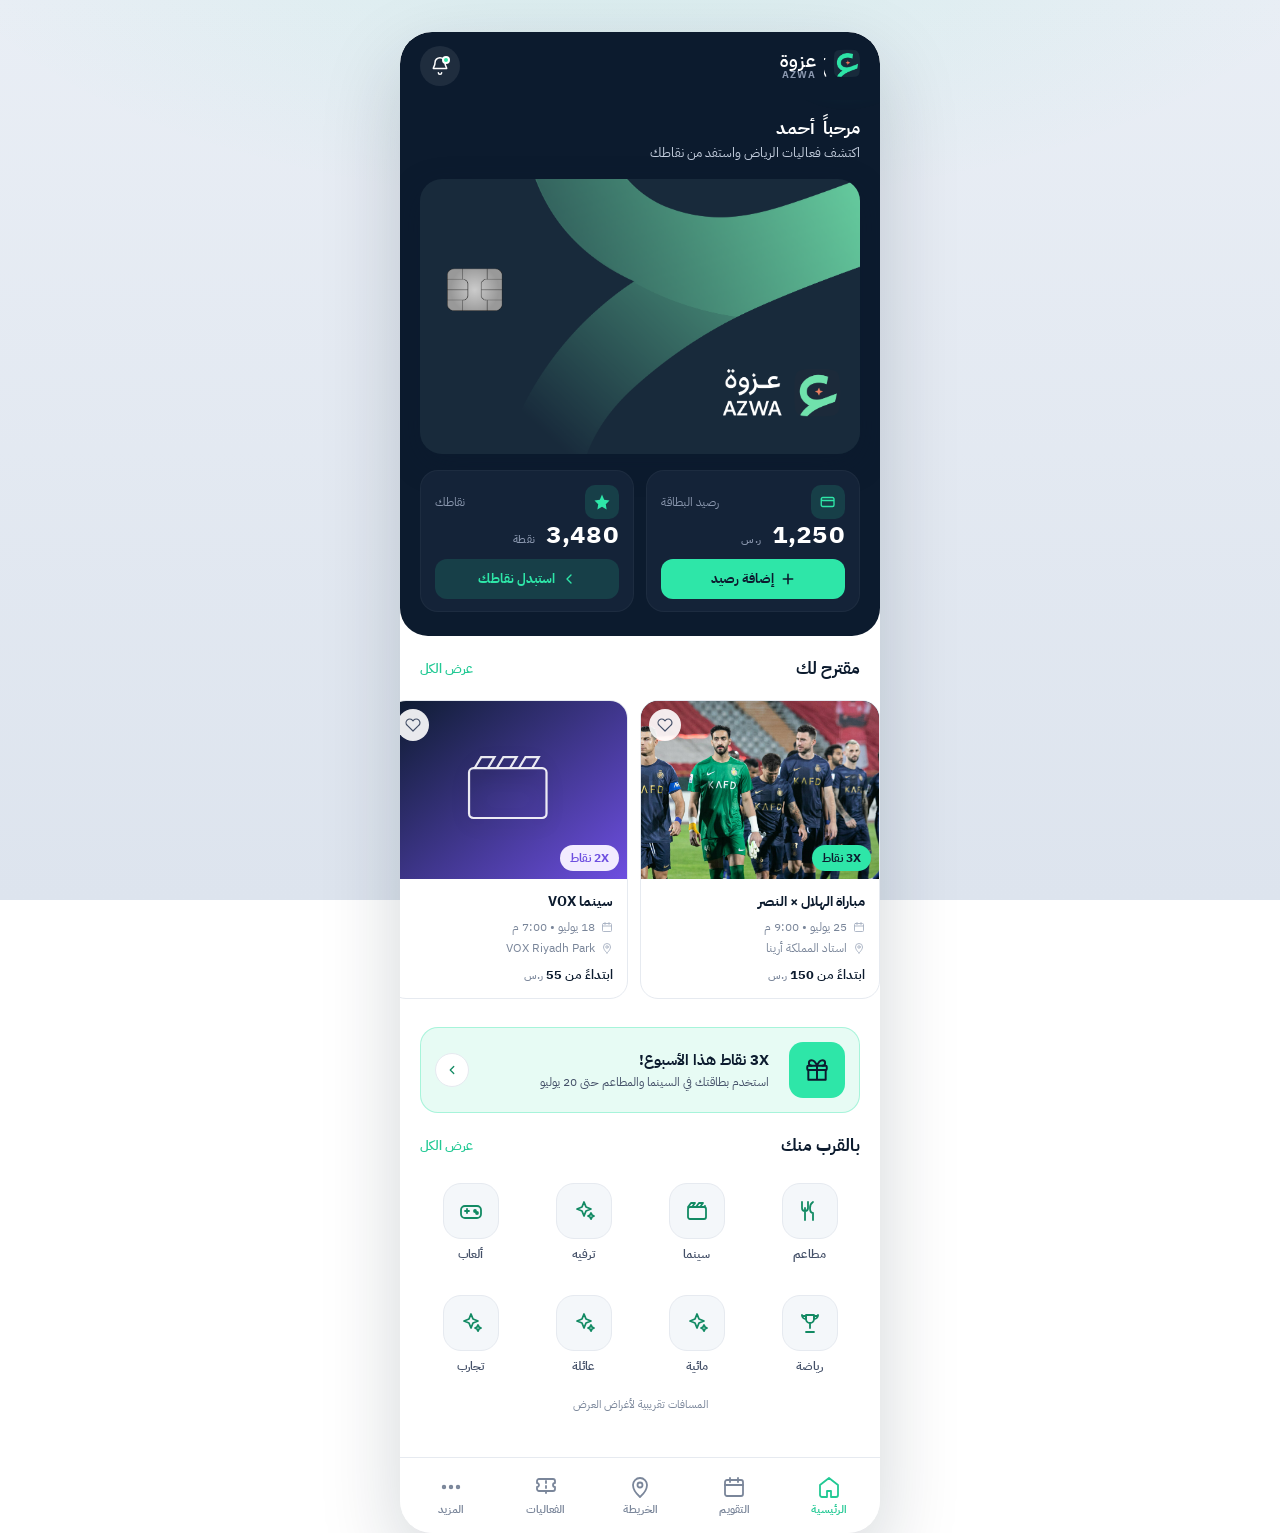
==== commit 98c35a01: "small fixes" ====
--- a/index.html
+++ b/index.html
@@ -33,7 +33,7 @@
       <section class="hero" aria-labelledby="hi">
         <div class="greet">
           <div>
-            <div class="hi" id="hi">مرحباً <span data-bind="user-first">أحمد</span> <span class="wave" aria-hidden="true">👋</span></div>
+            <div class="hi" id="hi">مرحباً <span data-bind="user-first">أحمد</span> </div>
             <div class="sub">اكتشف فعاليات الرياض واستفد من نقاطك</div>
           </div>
         </div>
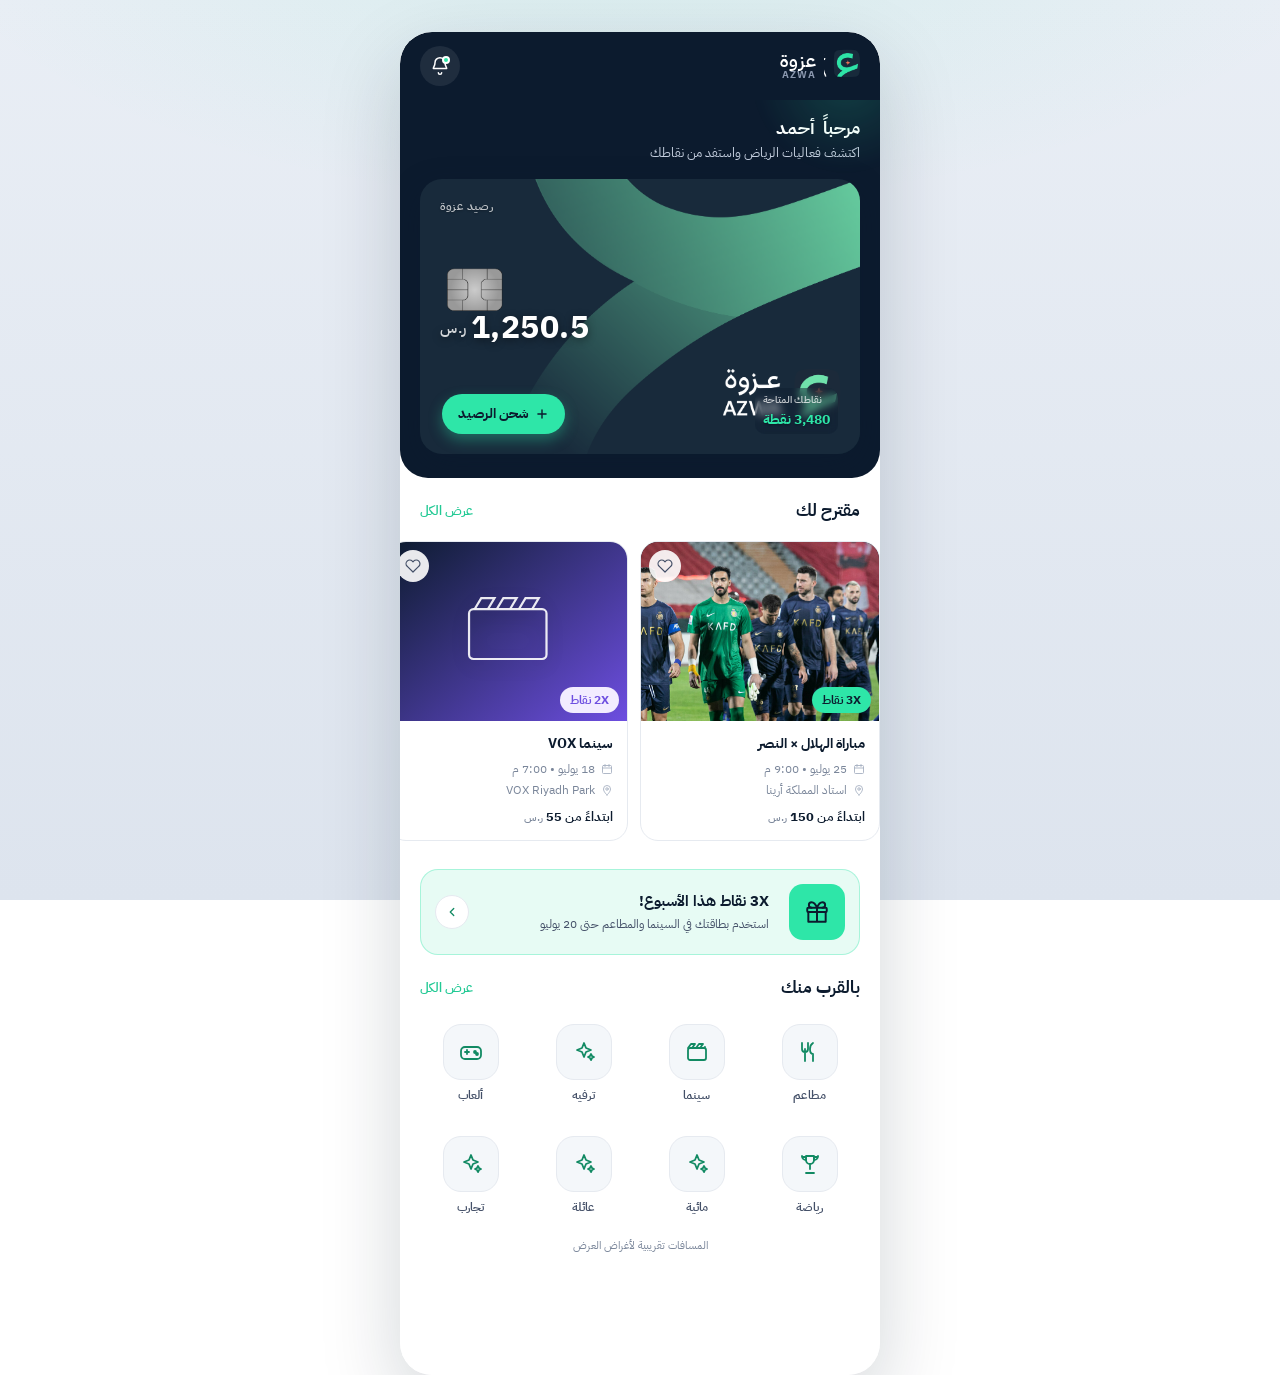
==== commit f210af42: "fixes, again" ====
--- a/index.html
+++ b/index.html
@@ -38,42 +38,24 @@
           </div>
         </div>
 
-        <!-- Azwa payment card -->
+        <!-- Azwa payment card with overlaid balance/points/recharge -->
         <div class="azwa-card" role="img" aria-label="بطاقة عزوة">
-          <img class="card-art" src="images/azwa-card.png" alt="بطاقة عزوة">
-        </div>
-
-        <!-- Stat cards -->
-        <div class="stat-row">
-          <!-- Balance -->
-          <div class="stat-card">
-            <div class="top">
-              <span class="icon">
-                <svg viewBox="0 0 24 24" width="18" height="18" fill="none" stroke="currentColor" stroke-width="1.8" stroke-linecap="round" stroke-linejoin="round">
-                  <path d="M20 12V8a2 2 0 00-2-2H5a2 2 0 000 4h15v6a2 2 0 01-2 2H5a2 2 0 01-2-2V8"/>
-                </svg>
-              </span>
-              <span class="label">رصيد البطاقة</span>
+          <img class="card-art" src="images/azwa-card.png" alt="">
+          <div class="card-overlay">
+            <div class="card-top">
+              <span class="card-label">رصيد عزوة</span>
             </div>
-            <div class="value" data-bind="balance">1,250 <small>ر.س</small></div>
-            <button class="cta" data-open="recharge" aria-label="إضافة رصيد">
-              <svg viewBox="0 0 24 24" width="16" height="16" fill="none" stroke="currentColor" stroke-width="2.4" stroke-linecap="round"><path d="M12 5v14M5 12h14"/></svg>
-              إضافة رصيد
-            </button>
-          </div>
-          <!-- Points -->
-          <div class="stat-card">
-            <div class="top">
-              <span class="icon">
-                <svg viewBox="0 0 24 24" width="18" height="18" fill="currentColor"><path d="M12 2l2.9 6.9L22 10l-5 4.9L18.2 22 12 18.3 5.8 22 7 14.9 2 10l7.1-1.1L12 2z"/></svg>
-              </span>
-              <span class="label">نقاطك</span>
+            <div class="card-balance" data-bind="balance">1,280.50 <small>ر.س</small></div>
+            <div class="card-footer">
+              <div class="card-points">
+                <span class="k">نقاطك المتاحة</span>
+                <span class="v" data-bind="points-line">2,450 نقطة</span>
+              </div>
+              <button class="card-recharge" data-open="recharge" aria-label="شحن الرصيد">
+                <svg viewBox="0 0 24 24" width="14" height="14" fill="none" stroke="currentColor" stroke-width="2.4" stroke-linecap="round"><path d="M12 5v14M5 12h14"/></svg>
+                <span>شحن الرصيد</span>
+              </button>
             </div>
-            <div class="value" data-bind="points">3,480 <small>نقطة</small></div>
-            <button class="cta ghost">
-              <svg viewBox="0 0 24 24" width="16" height="16" fill="none" stroke="currentColor" stroke-width="2" stroke-linecap="round" stroke-linejoin="round"><path d="M15 18l-6-6 6-6"/></svg>
-              استبدل نقاطك
-            </button>
           </div>
         </div>
       </section>
--- a/css/styles.css
+++ b/css/styles.css
@@ -385,6 +385,105 @@
   height: 100%;
   object-fit: cover;
   display: block;
+  pointer-events: none;
+}
+
+/* Overlay content: label, balance, recharge, points */
+.card-overlay {
+  position: absolute;
+  inset: 0;
+  padding: 18px 20px 16px;
+  display: flex;
+  flex-direction: column;
+  z-index: 2;
+  color: var(--on-dark);
+}
+
+.card-top {
+  display: flex;
+  align-items: flex-start;
+  justify-content: flex-end;
+}
+
+.card-label {
+  font-size: 12px;
+  font-weight: 600;
+  color: rgba(255, 255, 255, 0.72);
+  letter-spacing: 0.2px;
+  text-shadow: 0 1px 2px rgba(0, 0, 0, 0.25);
+}
+
+.card-balance {
+  flex: 1;
+  display: flex;
+  align-items: center;
+  justify-content: flex-end;
+  margin-top: 4px;
+  text-align: end;
+  font-size: 32px;
+  font-weight: 800;
+  color: var(--on-dark);
+  letter-spacing: 0.5px;
+  line-height: 1.1;
+  text-shadow: 0 2px 8px rgba(0, 0, 0, 0.45);
+}
+
+.card-balance small {
+  font-size: 15px;
+  font-weight: 600;
+  color: rgba(255, 255, 255, 0.82);
+  margin-inline-start: 4px;
+}
+
+.card-footer {
+  margin-top: auto;
+  display: flex;
+  align-items: flex-end;
+  justify-content: space-between;
+  gap: 12px;
+}
+
+.card-recharge {
+  display: inline-flex;
+  align-items: center;
+  gap: 6px;
+  height: 40px;
+  padding: 0 16px;
+  border-radius: var(--r-pill);
+  background: var(--teal);
+  color: var(--dark);
+  font-weight: 800;
+  font-size: 14px;
+  box-shadow: 0 6px 14px rgba(46, 230, 168, 0.35);
+  transition: transform var(--dur) var(--ease), background var(--dur) var(--ease);
+}
+
+.card-recharge:hover { background: var(--teal-600); }
+.card-recharge:active { transform: scale(0.97); }
+
+.card-points {
+  display: flex;
+  flex-direction: column;
+  align-items: flex-end;
+  text-align: end;
+  gap: 2px;
+  padding: 4px 8px;
+  border-radius: 10px;
+  background: rgba(12, 27, 46, 0.35);
+  backdrop-filter: blur(4px);
+}
+
+.card-points .k {
+  font-size: 10px;
+  font-weight: 600;
+  color: rgba(255, 255, 255, 0.75);
+}
+
+.card-points .v {
+  font-size: 14px;
+  font-weight: 800;
+  color: var(--teal);
+  text-shadow: 0 1px 2px rgba(0, 0, 0, 0.35);
 }
 
 .azwa-card::after {
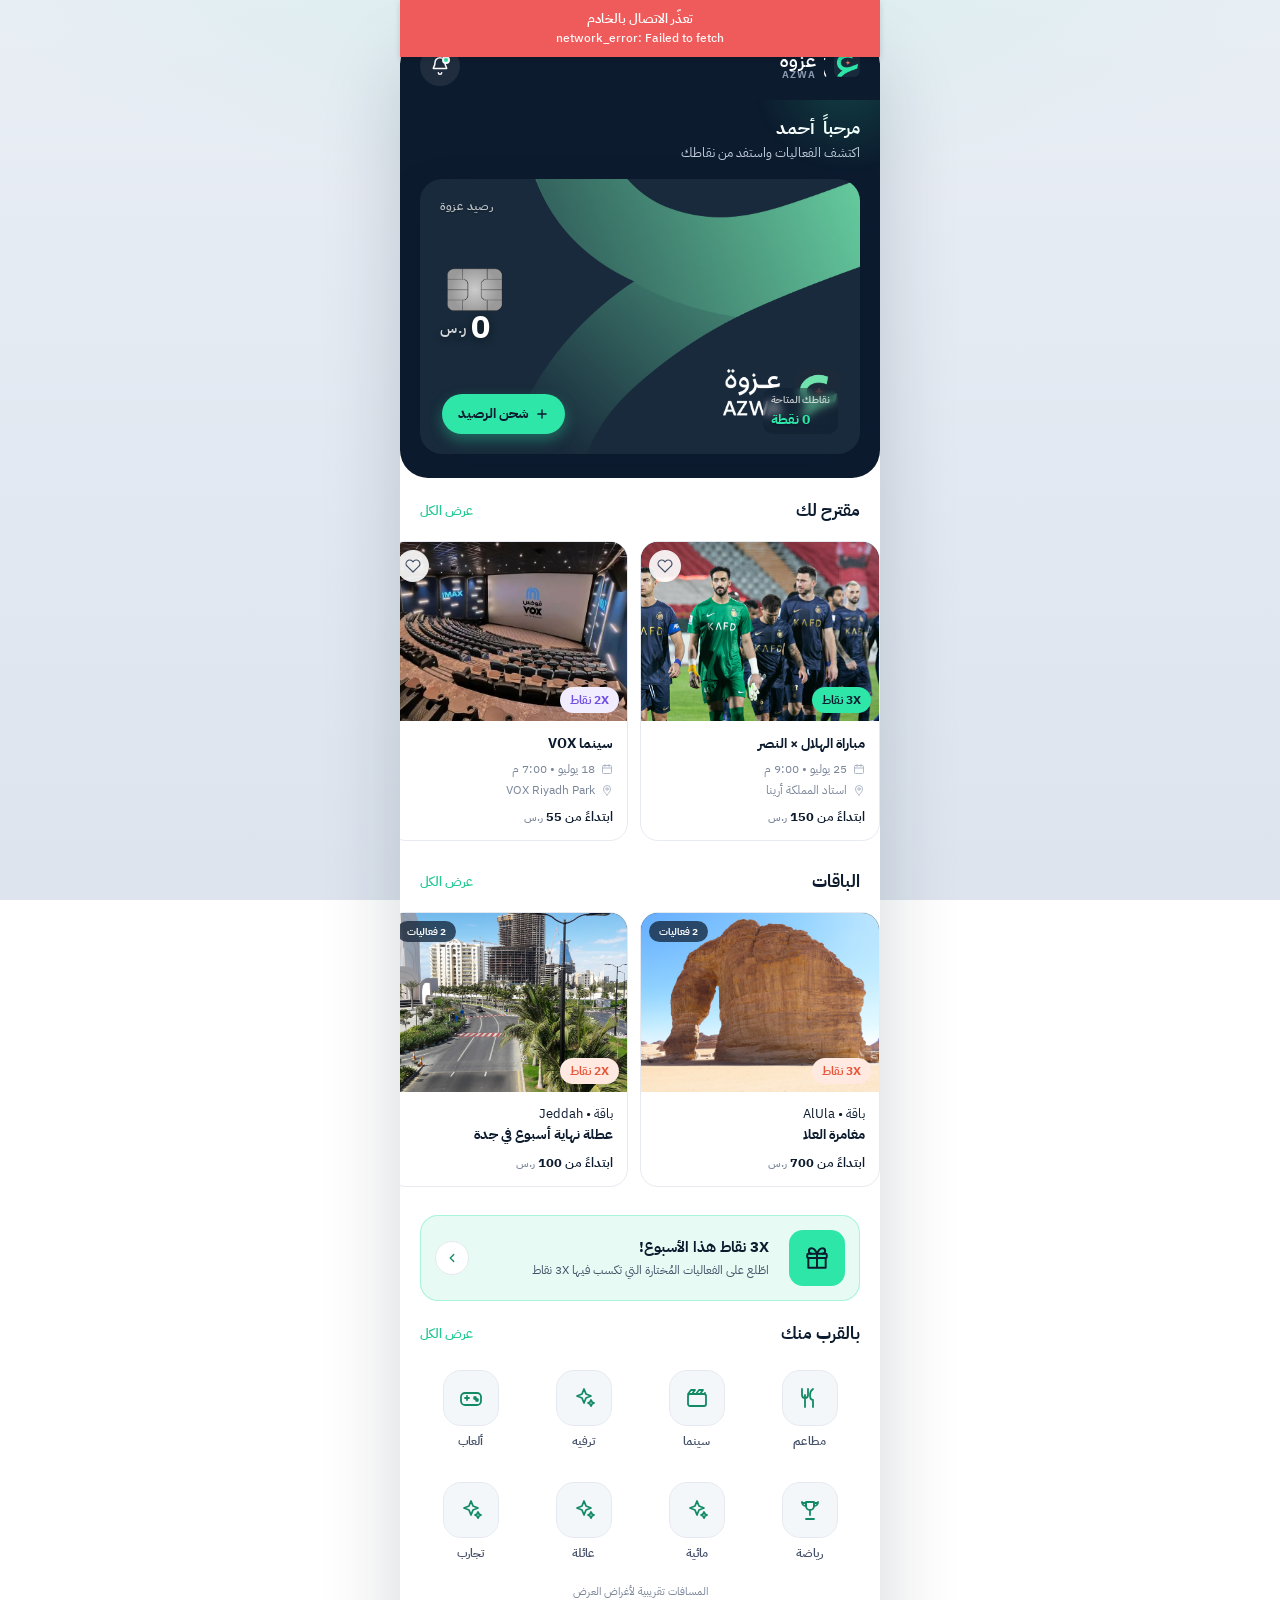
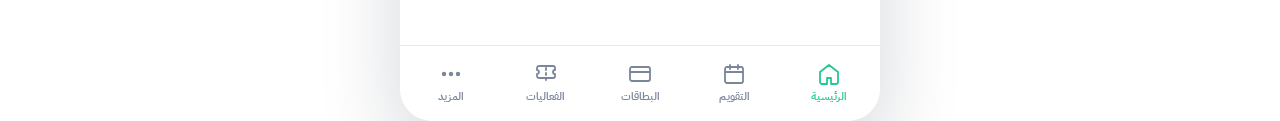
==== commit 306224b8: "website structure change" ====
--- a/index.html
+++ b/index.html
@@ -34,7 +34,7 @@
         <div class="greet">
           <div>
             <div class="hi" id="hi">مرحباً <span data-bind="user-first">أحمد</span> </div>
-            <div class="sub">اكتشف فعاليات الرياض واستفد من نقاطك</div>
+            <div class="sub">اكتشف الفعاليات واستفد من نقاطك</div>
           </div>
         </div>
 
@@ -69,19 +69,28 @@
         <div class="event-scroller" data-render="popular"></div>
       </section>
 
-      <!-- Promo -->
-      <div class="promo" role="button" tabindex="0">
+      <!-- Packages / bundles -->
+      <section class="section" style="padding-top:0">
+        <div class="section-head">
+          <h2>الباقات</h2>
+          <a class="link" href="events.html">عرض الكل</a>
+        </div>
+        <div class="event-scroller" data-render="packages"></div>
+      </section>
+
+      <!-- Promo: tap to filter events to only 3X-points activities -->
+      <a class="promo" href="events.html?mult=3X">
         <div class="gift">
           <svg viewBox="0 0 24 24" width="26" height="26" fill="none" stroke="currentColor" stroke-width="1.8" stroke-linecap="round" stroke-linejoin="round"><rect x="3" y="8" width="18" height="4" rx="1"/><path d="M12 8v13M20 12v9H4v-9M7 8a2.5 2.5 0 010-5C10 3 12 8 12 8s2-5 5-5a2.5 2.5 0 010 5"/></svg>
         </div>
         <div>
           <div class="title">3X نقاط هذا الأسبوع!</div>
-          <div class="desc">استخدم بطاقتك في السينما والمطاعم حتى 20 يوليو</div>
+          <div class="desc">اطّلع على الفعاليات المُختارة التي تكسب فيها 3X نقاط</div>
         </div>
         <span class="go">
           <svg viewBox="0 0 24 24" width="14" height="14" fill="none" stroke="currentColor" stroke-width="2.2" stroke-linecap="round" stroke-linejoin="round"><path d="M15 6l-6 6 6 6"/></svg>
         </span>
-      </div>
+      </a>
 
       <!-- Nearby categories -->
       <section class="section">
@@ -104,9 +113,9 @@
         <span class="ic"><svg viewBox="0 0 24 24" fill="none" stroke="currentColor" stroke-width="1.8" stroke-linecap="round" stroke-linejoin="round"><rect x="3" y="5" width="18" height="16" rx="2"/><path d="M16 3v4M8 3v4M3 10h18"/></svg></span>
         <span>التقويم</span>
       </a>
-      <a class="nav-item" href="map.html">
-        <span class="ic"><svg viewBox="0 0 24 24" fill="none" stroke="currentColor" stroke-width="1.8" stroke-linecap="round" stroke-linejoin="round"><path d="M12 22s7-6.2 7-12a7 7 0 10-14 0c0 5.8 7 12 7 12z"/><circle cx="12" cy="10" r="2.5"/></svg></span>
-        <span>الخريطة</span>
+      <a class="nav-item" href="cards.html">
+        <span class="ic"><svg viewBox="0 0 24 24" fill="none" stroke="currentColor" stroke-width="1.8" stroke-linecap="round" stroke-linejoin="round"><rect x="2" y="5" width="20" height="14" rx="2"/><path d="M2 10h20"/></svg></span>
+        <span>البطاقات</span>
       </a>
       <a class="nav-item" href="events.html">
         <span class="ic"><svg viewBox="0 0 24 24" fill="none" stroke="currentColor" stroke-width="1.8" stroke-linecap="round" stroke-linejoin="round"><path d="M3 8V6a2 2 0 012-2h14a2 2 0 012 2v2a2 2 0 100 4v2a2 2 0 01-2 2H5a2 2 0 01-2-2v-2a2 2 0 100-4z"/><path d="M12 6v12" stroke-dasharray="2 3"/></svg></span>
@@ -120,6 +129,6 @@
 
   </div>
 
-  <script src="js/app.js"></script>
+  <script type="module" src="js/app.js"></script>
 </body>
 </html>
--- a/css/styles.css
+++ b/css/styles.css
@@ -1938,16 +1938,27 @@
 
 .qty-row {
   display: flex;
-  align-items: center;
+  align-items: center;   /* center both sides on the row's vertical midline */
   justify-content: space-between;
   padding: 14px;
   background: var(--surface-2);
   border-radius: 14px;
   margin-top: 12px;
+  min-height: 62px;
+}
+
+/* Give every direct child of the row explicit vertical centering so the
+   2-line label/price stack and the 1-line +/- controls align at their midlines. */
+.qty-row > * {
+  align-self: center;
+  display: flex;
+  flex-direction: column;
+  justify-content: center;
 }
 
 .qty-controls {
-  display: inline-flex;
+  display: flex;
+  flex-direction: row;
   align-items: center;
   gap: 12px;
 }
@@ -2022,6 +2033,51 @@
   transform: translateX(-50%) translateY(0);
 }
 
+/* Filter banner (shown above events list when a URL filter is active) */
+.filter-banner {
+  margin: 0 20px 12px;
+  padding: 10px 14px;
+  border-radius: 12px;
+  background: var(--teal-050);
+  color: var(--teal-ink);
+  font-size: 13px;
+  font-weight: 700;
+  display: flex;
+  align-items: center;
+  justify-content: space-between;
+  gap: 10px;
+  border: 1px solid rgba(46, 230, 168, 0.35);
+}
+.filter-banner .lbl { flex: 1; }
+.filter-banner .clear {
+  width: 26px;
+  height: 26px;
+  border-radius: 50%;
+  background: var(--surface);
+  color: var(--ink-2);
+  display: inline-flex;
+  align-items: center;
+  justify-content: center;
+}
+.filter-banner .clear:hover { background: var(--surface-3); }
+
+/* Sign-in "or" divider */
+.signin-divider {
+  display: flex;
+  align-items: center;
+  gap: 10px;
+  margin: 16px 0 12px;
+  color: var(--ink-3);
+  font-size: 12px;
+}
+.signin-divider::before,
+.signin-divider::after {
+  content: '';
+  flex: 1;
+  height: 1px;
+  background: var(--border);
+}
+
 /* Toggle */
 .toggle {
   position: relative;
@@ -2091,6 +2147,135 @@
   .cat-tile .ic-wrap { width: 48px; height: 48px; }
 }
 
+/* ==========================================================================
+   Cards page — two-card stack (personal + family), placeholder variant.
+   ========================================================================== */
+.card-list {
+  display: flex;
+  flex-direction: column;
+  gap: 14px;
+  padding: 0 20px;
+}
+.card-list .azwa-card { margin: 0; }
+
+/* Family card gets a warmer accent so it reads distinct from personal at a glance. */
+.azwa-card--family {
+  background: linear-gradient(135deg, #1a1030 0%, #2a1650 100%);
+}
+.azwa-card--family::after {
+  background: radial-gradient(closest-side, rgba(255, 120, 160, 0.35), transparent 70%);
+}
+.azwa-card--family .card-recharge {
+  background: #ff86b0;
+  color: #1a1030;
+  box-shadow: 0 6px 14px rgba(255, 134, 176, 0.35);
+}
+
+/* Placeholder tile for unlinked cards — desaturated + "activate" CTA */
+.azwa-card--placeholder {
+  filter: saturate(0.4);
+  opacity: 0.85;
+}
+.azwa-card--placeholder .card-recharge {
+  background: rgba(255, 255, 255, 0.9);
+  color: var(--dark);
+  box-shadow: none;
+}
+
+.card-badge {
+  padding: 3px 10px;
+  border-radius: 999px;
+  background: rgba(255, 255, 255, 0.18);
+  color: var(--on-dark);
+  font-size: 10px;
+  font-weight: 700;
+  letter-spacing: 0.3px;
+  backdrop-filter: blur(6px);
+}
+
+.card-holder-row {
+  display: flex;
+  align-items: baseline;
+  justify-content: space-between;
+  gap: 8px;
+  margin-top: 6px;
+  color: rgba(255, 255, 255, 0.9);
+}
+.card-holder {
+  font-size: 13px;
+  font-weight: 600;
+  text-shadow: 0 1px 2px rgba(0, 0, 0, 0.35);
+}
+.card-num-mini {
+  font-size: 12px;
+  letter-spacing: 2px;
+  color: rgba(255, 255, 255, 0.75);
+}
+
+/* ==========================================================================
+   Package cards (scroller on events.html) + package details sheet.
+   ========================================================================== */
+.package-card { position: relative; }
+.pkg-badge {
+  position: absolute;
+  top: 8px;
+  inset-inline-end: 8px;
+  padding: 3px 10px;
+  border-radius: 999px;
+  background: rgba(12, 27, 46, 0.72);
+  color: #fff;
+  font-size: 10px;
+  font-weight: 700;
+  backdrop-filter: blur(6px);
+}
+
+.pkg-items-head {
+  margin: 14px 0 8px;
+  font-size: 12px;
+  font-weight: 700;
+  color: var(--ink-2);
+}
+.pkg-items {
+  display: flex;
+  flex-direction: column;
+  gap: 8px;
+  padding: 10px 12px;
+  border-radius: var(--r-md);
+  background: var(--surface-2);
+}
+.pkg-item {
+  display: grid;
+  grid-template-columns: 28px 1fr;
+  gap: 10px;
+  align-items: center;
+}
+.pkg-step {
+  width: 26px;
+  height: 26px;
+  border-radius: 50%;
+  background: var(--teal);
+  color: var(--dark);
+  font-weight: 800;
+  font-size: 12px;
+  display: inline-flex;
+  align-items: center;
+  justify-content: center;
+}
+.pkg-item-title {
+  font-size: 13px;
+  font-weight: 700;
+  color: var(--ink);
+}
+.pkg-item-meta {
+  font-size: 11px;
+  color: var(--ink-3);
+  display: flex;
+  align-items: center;
+  gap: 4px;
+  margin-top: 2px;
+}
+.pkg-item-meta svg { flex-shrink: 0; }
+
 /* Motion preference */
 @media (prefers-reduced-motion: reduce) {
   *,
